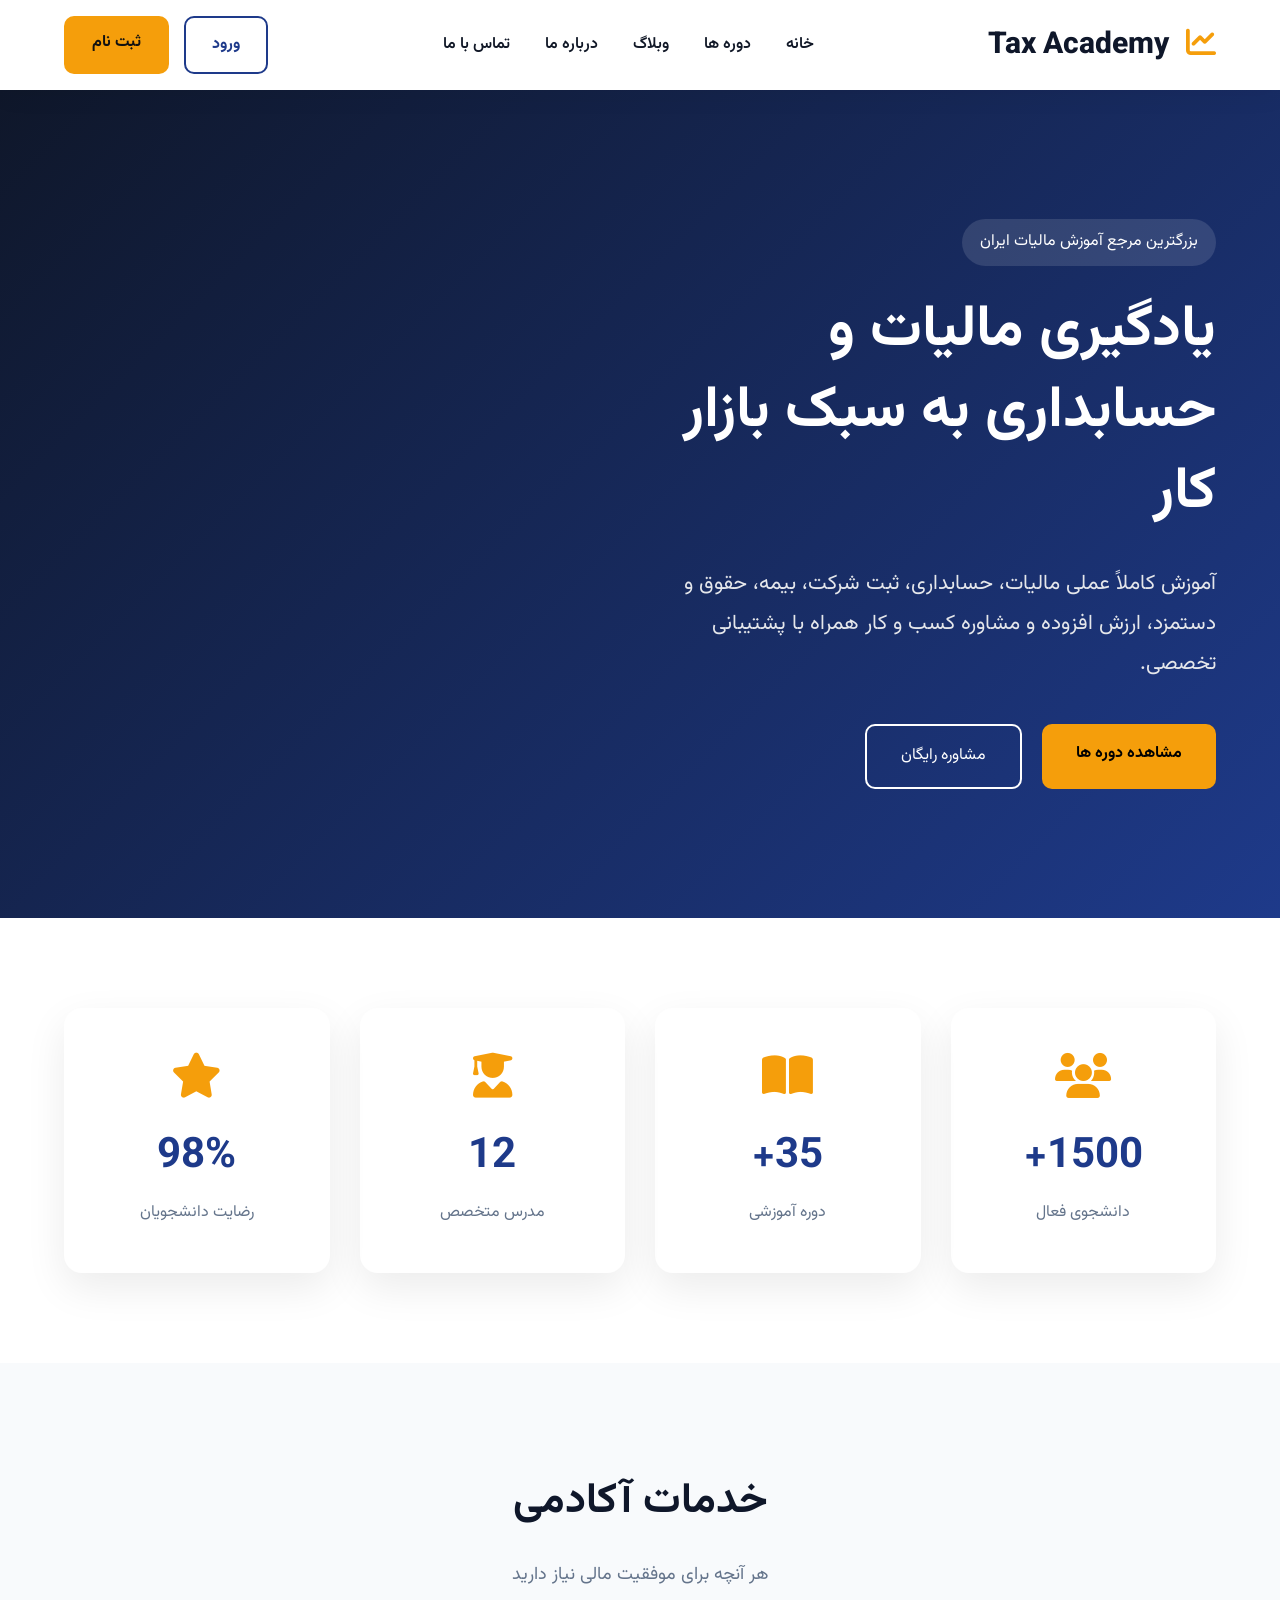
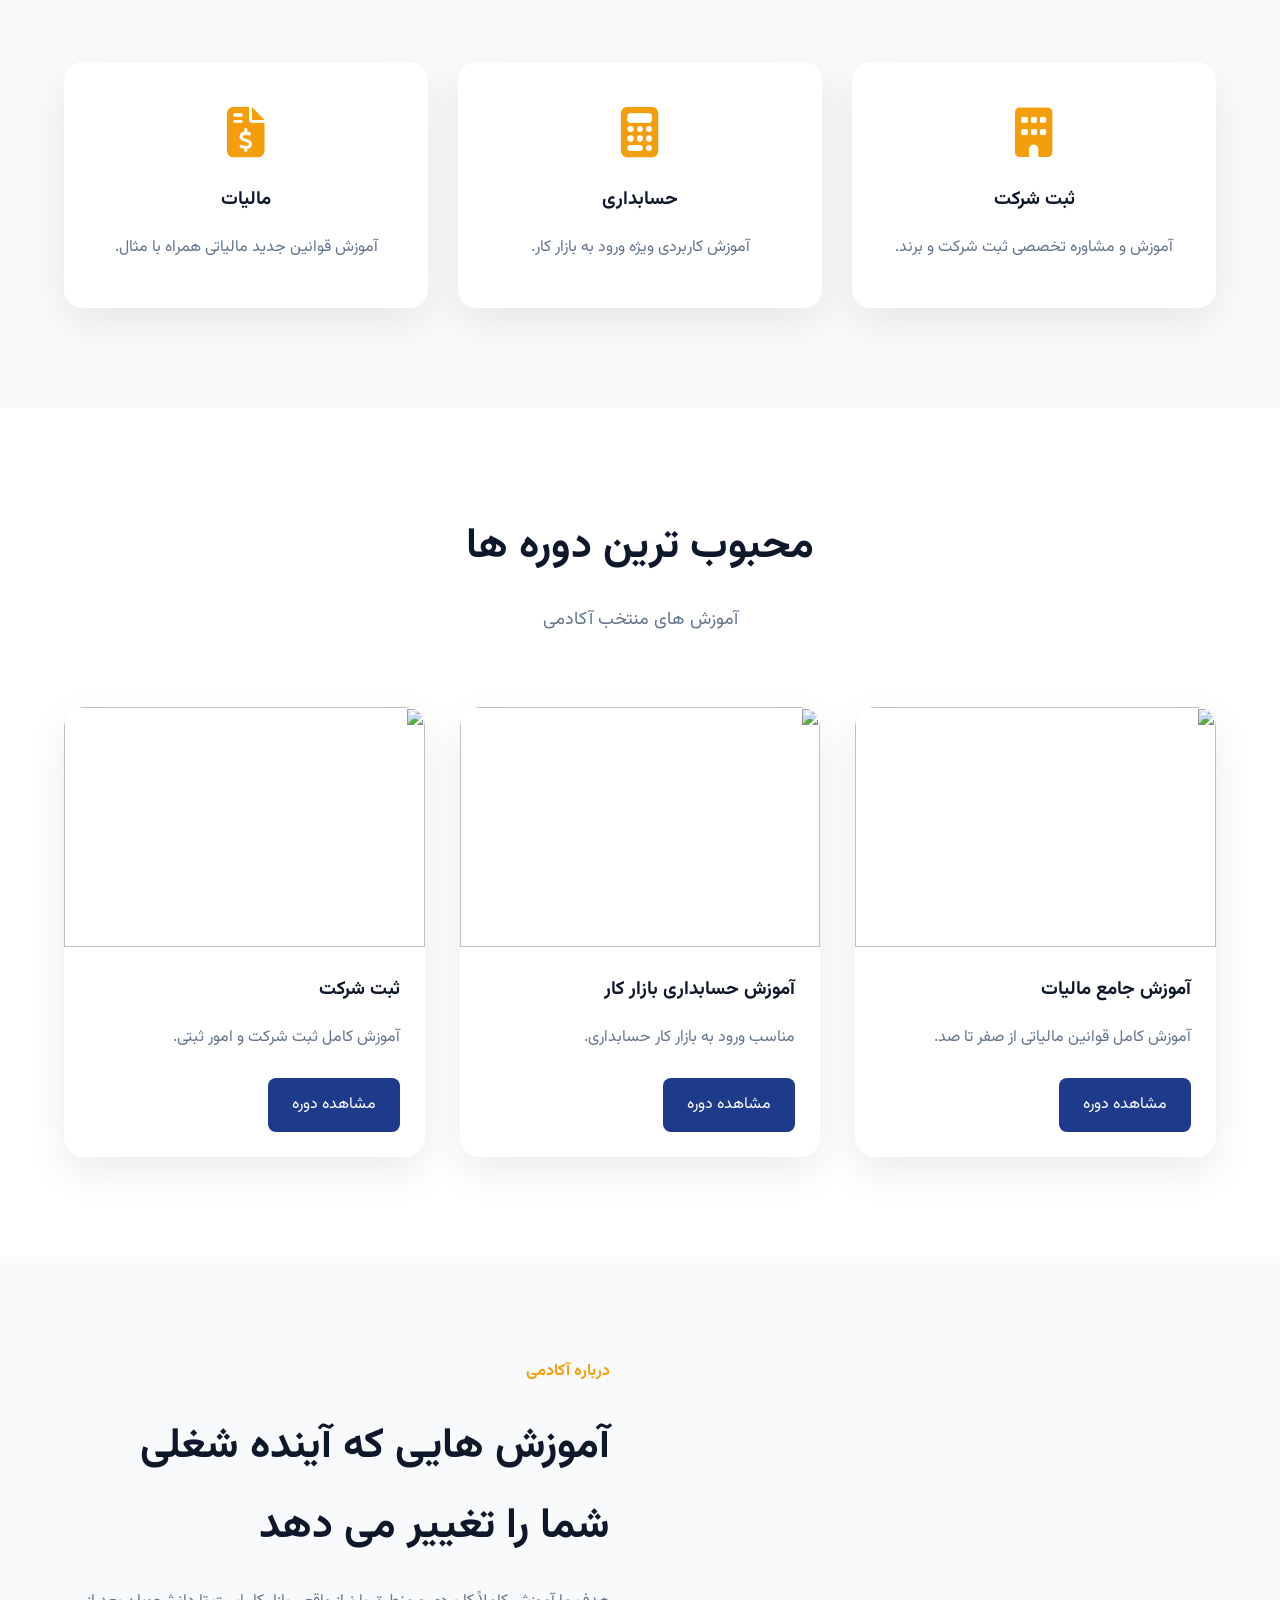
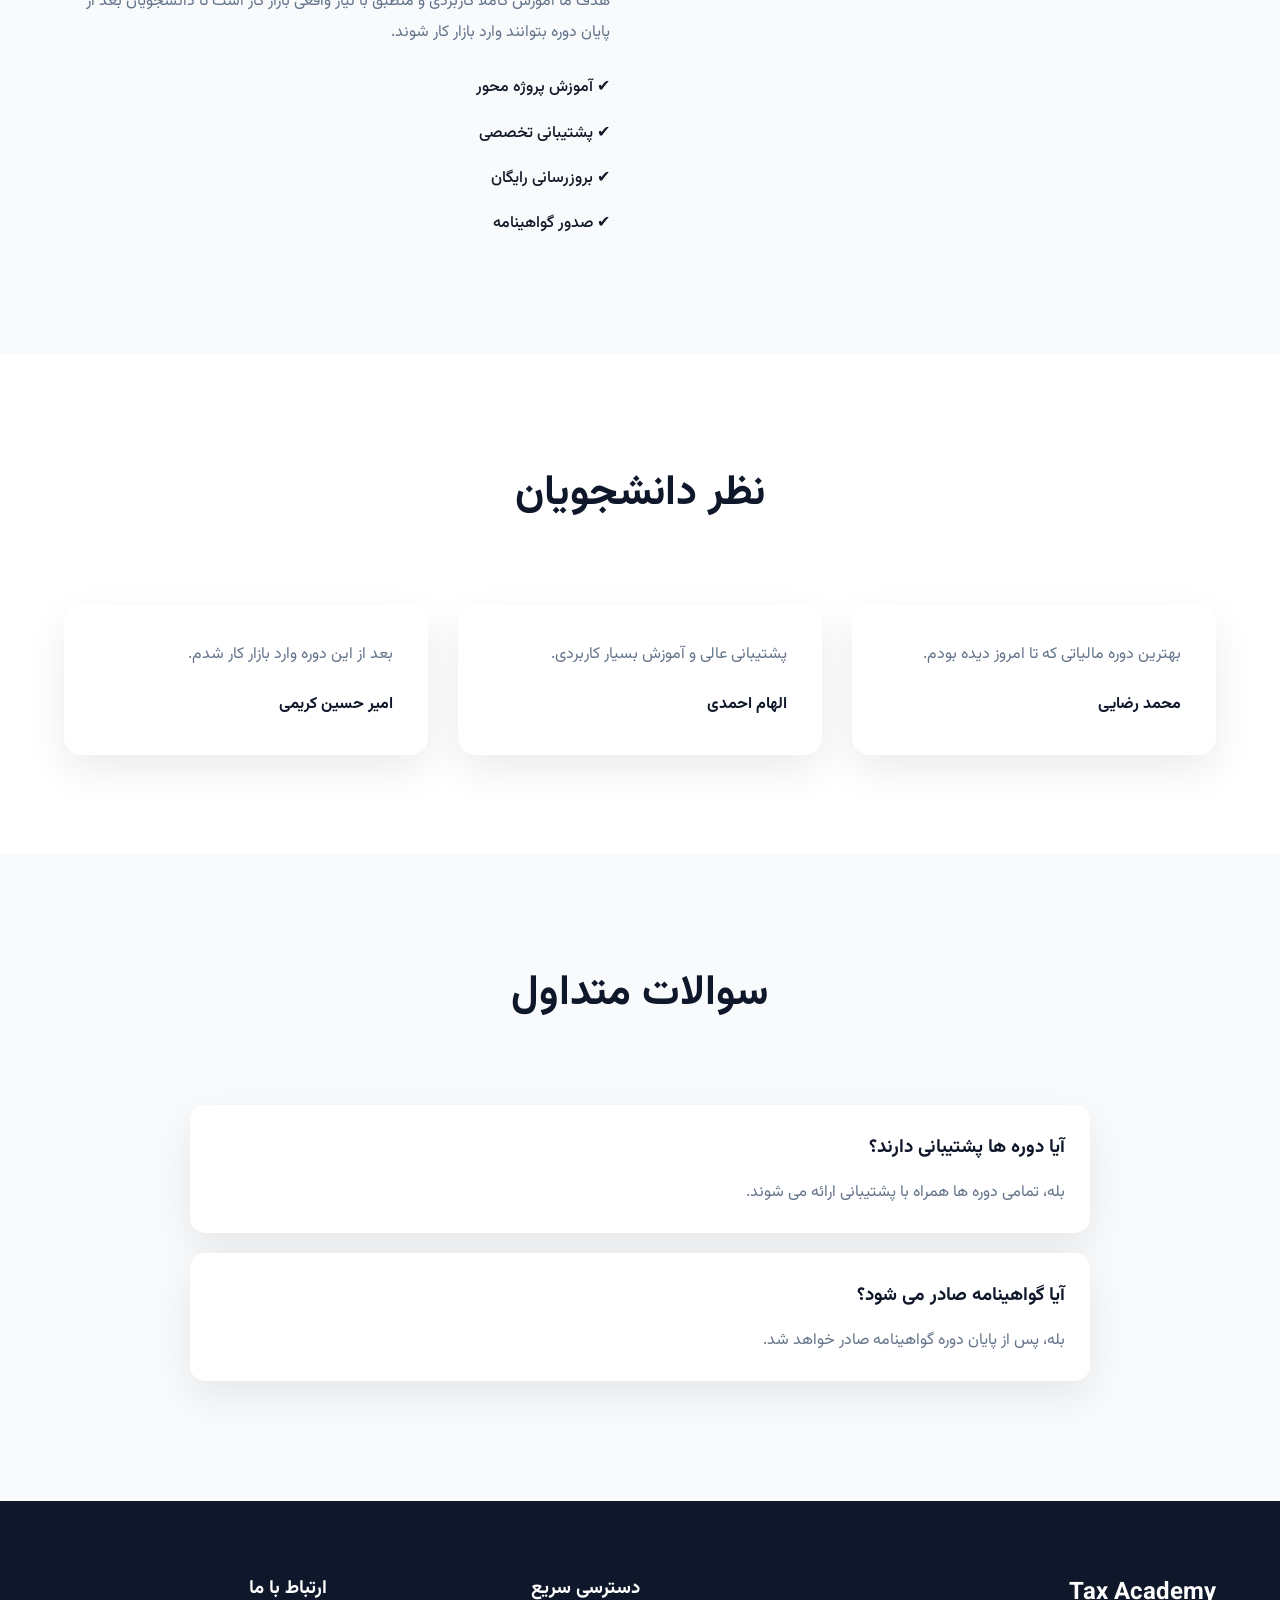
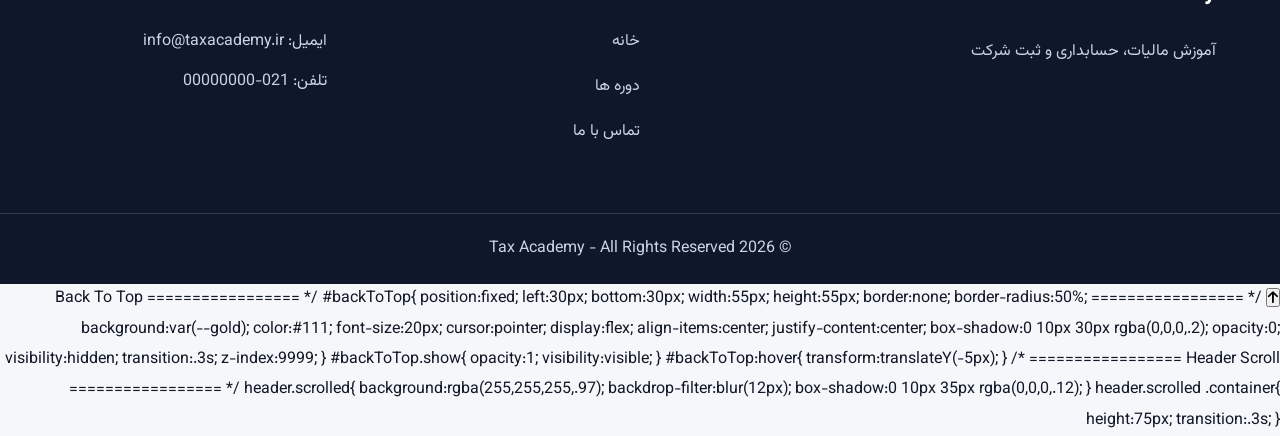
==== index.html @ fbb5fa34 "Version 1.0" ====
<!DOCTYPE html>
<html lang="fa" dir="rtl">

<head>

    <meta charset="UTF-8">
    <meta name="viewport" content="width=device-width, initial-scale=1.0">

    <title>Tax Academy | آکادمی مالیات و حسابداری</title>

    <meta name="description"
        content="آموزش مالیات، حسابداری، ثبت شرکت و مشاوره کسب و کار">

    <meta name="keywords"
        content="مالیات، حسابداری، آموزش مالیات، ثبت شرکت">

    <link rel="preconnect" href="https://fonts.googleapis.com">

    <link rel="preconnect" href="https://fonts.gstatic.com" crossorigin>

    <link href="https://fonts.googleapis.com/css2?family=Vazirmatn:wght@300;400;500;700;800&display=swap"
        rel="stylesheet">

    <link rel="stylesheet"
        href="https://cdnjs.cloudflare.com/ajax/libs/font-awesome/6.7.2/css/all.min.css">

    <link rel="stylesheet" href="assets/css/style.css">

    <link rel="stylesheet" href="assets/css/responsive.css">

</head>

<body>

    <!-- Header -->

    <header>

        <div class="container">

            <div class="logo">

                <h2>

                    <i class="fa-solid fa-chart-line"></i>

                    Tax Academy

                </h2>

            </div>

            <nav>

                <ul>

                    <li><a href="#">خانه</a></li>

                    <li><a href="courses.html">دوره ها</a></li>

                    <li><a href="#">وبلاگ</a></li>

                    <li><a href="about.html">درباره ما</a></li>

                    <li><a href="contact.html">تماس با ما</a></li>

                </ul>

            </nav>

            <div class="menu-toggle">
    <i class="fa-solid fa-bars"></i>
</div>

            <div class="header-buttons">

                <a href="login.html" class="login-btn">

                    ورود

                </a>

                <a href="register.html" class="register-btn">

                    ثبت نام

                </a>

            </div>

        </div>

    </header>

    <!-- Hero -->

    <section class="hero">

        <div class="container hero-container">

            <div class="hero-text">

                <span class="hero-tag">

                    بزرگترین مرجع آموزش مالیات ایران

                </span>

                <h1>

                    یادگیری مالیات و حسابداری
                    به سبک بازار کار

                </h1>

                <p>

                    آموزش کاملاً عملی مالیات،
                    حسابداری،
                    ثبت شرکت،
                    بیمه،
                    حقوق و دستمزد،
                    ارزش افزوده و مشاوره کسب و کار
                    همراه با پشتیبانی تخصصی.

                </p>

                <div class="hero-buttons">

                    <a href="courses.html" class="main-btn">

                        مشاهده دوره ها

                    </a>

                    <a href="#" class="second-btn">

                        مشاوره رایگان

                    </a>

                </div>

            </div>

            <div class="hero-image">

                <img src="assets/images/hero.png" alt="">

            </div>

        </div>

    </section>

    <!-- Statistics -->

    <section class="statistics">

        <div class="container">

            <div class="stat-box">

                <i class="fa-solid fa-users"></i>

                <h2>1500+</h2>

                <p>دانشجوی فعال</p>

            </div>

            <div class="stat-box">

                <i class="fa-solid fa-book-open"></i>

                <h2>35+</h2>

                <p>دوره آموزشی</p>

            </div>

            <div class="stat-box">

                <i class="fa-solid fa-user-graduate"></i>

                <h2>12</h2>

                <p>مدرس متخصص</p>

            </div>

            <div class="stat-box">

                <i class="fa-solid fa-star"></i>

                <h2>98%</h2>

                <p>رضایت دانشجویان</p>

            </div>

        </div>

    </section>

    <!-- Services -->

    <section class="services">

        <div class="container">

            <div class="section-title">

                <h2>

                    خدمات آکادمی

                </h2>

                <p>

                    هر آنچه برای موفقیت مالی نیاز دارید

                </p>

            </div>

            <div class="service-grid">

                <div class="service-card">

                    <i class="fa-solid fa-building"></i>

                    <h3>

                        ثبت شرکت

                    </h3>

                    <p>

                        آموزش و مشاوره تخصصی ثبت شرکت و برند.

                    </p>

                </div>

                <div class="service-card">

                    <i class="fa-solid fa-calculator"></i>

                    <h3>

                        حسابداری

                    </h3>

                    <p>

                        آموزش کاربردی ویژه ورود به بازار کار.

                    </p>

                </div>

                <div class="service-card">

                    <i class="fa-solid fa-file-invoice-dollar"></i>

                    <h3>

                        مالیات

                    </h3>

                    <p>

                        آموزش قوانین جدید مالیاتی همراه با مثال.

                    </p>

                </div>

            </div>

        </div>

    </section>
        <!-- Courses -->

    <section class="courses">

        <div class="container">

            <div class="section-title">

                <h2>

                    محبوب ترین دوره ها

                </h2>

                <p>

                    آموزش های منتخب آکادمی

                </p>

            </div>

            <div class="course-grid">

                <div class="course-card">

                    <img src="assets/images/course1.jpg" alt="">

                    <div class="course-content">

                        <h3>

                            آموزش جامع مالیات

                        </h3>

                        <p>

                            آموزش کامل قوانین مالیاتی از صفر تا صد.

                        </p>

                        <a href="courses.html">

                            مشاهده دوره

                        </a>

                    </div>

                </div>

                <div class="course-card">

                    <img src="assets/images/course2.jpg" alt="">

                    <div class="course-content">

                        <h3>

                            آموزش حسابداری بازار کار

                        </h3>

                        <p>

                            مناسب ورود به بازار کار حسابداری.

                        </p>

                        <a href="courses.html">

                            مشاهده دوره

                        </a>

                    </div>

                </div>

                <div class="course-card">

                    <img src="assets/images/course3.jpg" alt="">

                    <div class="course-content">

                        <h3>

                            ثبت شرکت

                        </h3>

                        <p>

                            آموزش کامل ثبت شرکت و امور ثبتی.

                        </p>

                        <a href="courses.html">

                            مشاهده دوره

                        </a>

                    </div>

                </div>

            </div>

        </div>

    </section>





    <!-- About -->

    <section class="about">

        <div class="container about-container">

            <div class="about-image">

                <img src="assets/images/about.png" alt="">

            </div>

            <div class="about-text">

                <span>

                    درباره آکادمی

                </span>

                <h2>

                    آموزش هایی که آینده شغلی شما را تغییر می دهد

                </h2>

                <p>

                    هدف ما آموزش کاملاً کاربردی و منطبق با نیاز واقعی
                    بازار کار است تا دانشجویان بعد از پایان دوره
                    بتوانند وارد بازار کار شوند.

                </p>

                <ul>

                    <li>✔ آموزش پروژه محور</li>

                    <li>✔ پشتیبانی تخصصی</li>

                    <li>✔ بروزرسانی رایگان</li>

                    <li>✔ صدور گواهینامه</li>

                </ul>

            </div>

        </div>

    </section>





    <!-- Comments -->

    <section class="comments">

        <div class="container">

            <div class="section-title">

                <h2>

                    نظر دانشجویان

                </h2>

            </div>

            <div class="comment-grid">

                <div class="comment-card">

                    <p>

                        بهترین دوره مالیاتی که تا امروز دیده بودم.

                    </p>

                    <h4>

                        محمد رضایی

                    </h4>

                </div>

                <div class="comment-card">

                    <p>

                        پشتیبانی عالی و آموزش بسیار کاربردی.

                    </p>

                    <h4>

                        الهام احمدی

                    </h4>

                </div>

                <div class="comment-card">

                    <p>

                        بعد از این دوره وارد بازار کار شدم.

                    </p>

                    <h4>

                        امیر حسین کریمی

                    </h4>

                </div>

            </div>

        </div>

    </section>





    <!-- FAQ -->

    <section class="faq">

        <div class="container">

            <div class="section-title">

                <h2>

                    سوالات متداول

                </h2>

            </div>

            <div class="faq-box">

                <div class="faq-item">

                    <h3>

                        آیا دوره ها پشتیبانی دارند؟

                    </h3>

                    <p>

                        بله، تمامی دوره ها همراه با پشتیبانی ارائه می شوند.

                    </p>

                </div>

                <div class="faq-item">

                    <h3>

                        آیا گواهینامه صادر می شود؟

                    </h3>

                    <p>

                        بله، پس از پایان دوره گواهینامه صادر خواهد شد.

                    </p>

                </div>

            </div>

        </div>

    </section>





    <!-- Footer -->

    <footer>

        <div class="container footer-container">

            <div>

                <h2>

                    Tax Academy

                </h2>

                <p>

                    آموزش مالیات، حسابداری و ثبت شرکت

                </p>

            </div>

            <div>

                <h3>

                    دسترسی سریع

                </h3>

                <ul>

                    <li><a href="#">خانه</a></li>

                    <li><a href="#">دوره ها</a></li>

                    <li><a href="#">تماس با ما</a></li>

                </ul>

            </div>

            <div>

                <h3>

                    ارتباط با ما

                </h3>

                <p>

                    ایمیل:

                    info@taxacademy.ir

                </p>

                <p>

                    تلفن:

                    021-00000000

                </p>

            </div>

        </div>

        <div class="copyright">

            © 2026 Tax Academy - All Rights Reserved

        </div>

    </footer>
<button id="backToTop">
    <i class="fa-solid fa-arrow-up"></i>
</button>
    <script src="assets/js/app.js"></script>

</body>

</html>
/* ================= Back To Top ================= */

#backToTop{

    position:fixed;

    left:30px;

    bottom:30px;

    width:55px;

    height:55px;

    border:none;

    border-radius:50%;

    background:var(--gold);

    color:#111;

    font-size:20px;

    cursor:pointer;

    display:flex;

    align-items:center;

    justify-content:center;

    box-shadow:0 10px 30px rgba(0,0,0,.2);

    opacity:0;

    visibility:hidden;

    transition:.3s;

    z-index:9999;

}

#backToTop.show{

    opacity:1;

    visibility:visible;

}

#backToTop:hover{

    transform:translateY(-5px);

}
/* ================= Header Scroll ================= */

header.scrolled{

    background:rgba(255,255,255,.97);

    backdrop-filter:blur(12px);

    box-shadow:0 10px 35px rgba(0,0,0,.12);

}

header.scrolled .container{

    height:75px;

    transition:.3s;

}
---- assets/css/style.css ----
/* ===================================
   Tax Academy
   Version 1.0
=================================== */

*{
    margin:0;
    padding:0;
    box-sizing:border-box;
}

:root{

    --primary:#0F172A;
    --secondary:#1E3A8A;
    --gold:#F59E0B;
    --light:#F8FAFC;
    --gray:#64748B;
    --dark:#111827;
    --white:#ffffff;

    --shadow:0 15px 40px rgba(0,0,0,.08);

    --radius:15px;

    --transition:.35s;

}

html{

    scroll-behavior:smooth;

}

body{

    font-family:'Vazirmatn',sans-serif;

    background:#F5F7FA;

    color:var(--dark);

    line-height:1.9;

}

img{

    max-width:100%;

    display:block;

}

a{

    text-decoration:none;

}

ul{

    list-style:none;

}

.container{

    width:90%;

    max-width:1250px;

    margin:auto;

}

/* ================= Header ================= */

header{

    background:white;

    position:sticky;

    top:0;

    z-index:999;

    box-shadow:0 5px 25px rgba(0,0,0,.05);

}

header .container{

    display:flex;

    justify-content:space-between;

    align-items:center;

    height:90px;

}

.logo h2{

    color:var(--primary);

    font-size:30px;

    font-weight:800;

}

.logo i{

    color:var(--gold);

    margin-left:10px;

}

nav ul{

    display:flex;

    gap:35px;

}

nav a{

    color:var(--dark);

    font-weight:600;

    transition:var(--transition);

}

nav a:hover{

    color:var(--gold);

}

.header-buttons{

    display:flex;

    gap:15px;

}

.login-btn{

    padding:12px 26px;

    border:2px solid var(--secondary);

    border-radius:10px;

    color:var(--secondary);

    font-weight:bold;

    transition:var(--transition);

}

.login-btn:hover{

    background:var(--secondary);

    color:white;

}

.register-btn{

    padding:12px 28px;

    border-radius:10px;

    background:var(--gold);

    color:#111;

    font-weight:bold;

    transition:var(--transition);

}

.register-btn:hover{

    transform:translateY(-3px);

}

/* ================= Hero ================= */

.hero{

    background:linear-gradient(135deg,#0F172A,#1E3A8A);

    color:white;

    min-height:92vh;

    display:flex;

    align-items:center;

}

.hero-container{

    display:grid;

    grid-template-columns:1fr 1fr;

    align-items:center;

    gap:70px;

}

.hero-tag{

    display:inline-block;

    background:rgba(255,255,255,.12);

    padding:8px 18px;

    border-radius:50px;

    margin-bottom:25px;

}

.hero h1{

    font-size:58px;

    line-height:1.4;

    margin-bottom:30px;

}

.hero p{

    font-size:21px;

    color:#e5e7eb;

    margin-bottom:40px;

}

.hero-buttons{

    display:flex;

    gap:20px;

}

.main-btn{

    background:var(--gold);

    color:black;

    padding:15px 34px;

    border-radius:10px;

    font-weight:bold;

    transition:var(--transition);

}

.main-btn:hover{

    transform:translateY(-5px);

}

.second-btn{

    border:2px solid white;

    color:white;

    padding:15px 34px;

    border-radius:10px;

    transition:var(--transition);

}

.second-btn:hover{

    background:white;

    color:black;

}

.hero-image img{

    width:100%;

    animation:float 5s infinite ease-in-out;

}

@keyframes float{

    0%{transform:translateY(0);}

    50%{transform:translateY(-15px);}

    100%{transform:translateY(0);}

}

/* ================= Statistics ================= */

.statistics{

    padding:90px 0;

    background:white;

}

.statistics .container{

    display:grid;

    grid-template-columns:repeat(4,1fr);

    gap:30px;

}

.stat-box{

    background:#fff;

    border-radius:18px;

    box-shadow:var(--shadow);

    text-align:center;

    padding:45px 20px;

    transition:var(--transition);

}

.stat-box:hover{

    transform:translateY(-10px);

}

.stat-box i{

    font-size:45px;

    color:var(--gold);

    margin-bottom:20px;

}

.stat-box h2{

    font-size:42px;

    color:var(--secondary);

}

.stat-box p{

    color:var(--gray);

}
/* ================= Services ================= */

.services{

    padding:100px 0;

    background:#f8fafc;

}

.section-title{

    text-align:center;

    margin-bottom:70px;

}

.section-title h2{

    font-size:42px;

    color:var(--primary);

    margin-bottom:15px;

}

.section-title p{

    color:var(--gray);

    font-size:18px;

}

.service-grid{

    display:grid;

    grid-template-columns:repeat(3,1fr);

    gap:30px;

}

.service-card{

    background:white;

    border-radius:18px;

    box-shadow:var(--shadow);

    padding:45px 30px;

    text-align:center;

    transition:var(--transition);

}

.service-card:hover{

    transform:translateY(-10px);

}

.service-card i{

    font-size:50px;

    color:var(--gold);

    margin-bottom:25px;

}

.service-card h3{

    margin-bottom:15px;

    color:var(--primary);

}

.service-card p{

    color:var(--gray);

}

/* ================= Courses ================= */

.courses{

    padding:100px 0;

    background:white;

}

.course-grid{

    display:grid;

    grid-template-columns:repeat(3,1fr);

    gap:35px;

}

.course-card{

    background:white;

    border-radius:20px;

    overflow:hidden;

    box-shadow:var(--shadow);

    transition:var(--transition);

}

.course-card:hover{

    transform:translateY(-12px);

}

.course-card img{

    width:100%;

    height:240px;

    object-fit:cover;

}

.course-content{

    padding:25px;

}

.course-content h3{

    margin-bottom:15px;

    color:var(--primary);

}

.course-content p{

    color:var(--gray);

    margin-bottom:25px;

}

.course-content a{

    display:inline-block;

    background:var(--secondary);

    color:white;

    padding:12px 24px;

    border-radius:8px;

    transition:var(--transition);

}

.course-content a:hover{

    background:var(--gold);

    color:black;

}

/* ================= About ================= */

.about{

    padding:100px 0;

    background:#f8fafc;

}

.about-container{

    display:grid;

    grid-template-columns:1fr 1fr;

    gap:60px;

    align-items:center;

}

.about-text span{

    color:var(--gold);

    font-weight:bold;

}

.about-text h2{

    font-size:42px;

    margin:20px 0;

    color:var(--primary);

}

.about-text p{

    color:var(--gray);

    margin-bottom:25px;

}

.about-text ul li{

    margin-bottom:15px;

    font-weight:500;

}/* ================= Comments ================= */

.comments{

    padding:100px 0;

    background:white;

}

.comment-grid{

    display:grid;

    grid-template-columns:repeat(3,1fr);

    gap:30px;

}

.comment-card{

    background:#fff;

    padding:35px;

    border-radius:18px;

    box-shadow:var(--shadow);

    transition:var(--transition);

}

.comment-card:hover{

    transform:translateY(-10px);

}

.comment-card p{

    color:var(--gray);

    margin-bottom:20px;

}

.comment-card h4{

    color:var(--primary);

}

/* ================= FAQ ================= */

.faq{

    padding:100px 0;

    background:#F8FAFC;

}

.faq-box{

    max-width:900px;

    margin:auto;

}

.faq-item{

    background:white;

    margin-bottom:20px;

    padding:25px;

    border-radius:15px;

    box-shadow:var(--shadow);

}

.faq-item h3{

    color:var(--primary);

    margin-bottom:12px;

}

.faq-item p{

    color:var(--gray);

}

/* ================= Footer ================= */

footer{

    background:var(--primary);

    color:white;

    padding-top:70px;

}

.footer-container{

    display:grid;

    grid-template-columns:2fr 1fr 1fr;

    gap:50px;

    padding-bottom:50px;

}

.footer-container h2{

    margin-bottom:20px;

}

.footer-container h3{

    margin-bottom:20px;

}

.footer-container p{

    color:#cbd5e1;

    margin-bottom:10px;

}

.footer-container ul li{

    margin-bottom:15px;

}

.footer-container a{

    color:#cbd5e1;

    transition:var(--transition);

}

.footer-container a:hover{

    color:var(--gold);

}

.copyright{

    border-top:1px solid rgba(255,255,255,.15);

    text-align:center;

    padding:20px 0;

    color:#cbd5e1;

}

/* ================= General Hover ================= */

.service-card,
.course-card,
.comment-card,
.stat-box{

    cursor:pointer;

}

/* ================= Scrollbar ================= */

::-webkit-scrollbar{

    width:10px;

}

::-webkit-scrollbar-thumb{

    background:var(--gold);

    border-radius:50px;

}

::-webkit-scrollbar-track{

    background:#eee;

}

/* ================= Selection ================= */

::selection{

    background:var(--gold);

    color:black;

}
/* Animation */

.hidden{

    opacity:0;

    transform:translateY(40px);

    transition:.8s;

}

.show{

    opacity:1;

    transform:translateY(0);

}
/* ================= Contact ================= */

.contact{

    padding:100px 0;

    background:#ffffff;

}

.contact-wrapper{

    display:grid;

    grid-template-columns:1fr 2fr;

    gap:40px;

    align-items:start;

}

.contact-info{

    background:var(--primary);

    color:white;

    padding:35px;

    border-radius:20px;

}

.contact-info h3{

    margin-bottom:25px;

    font-size:28px;

}

.contact-info p{

    margin-bottom:20px;

}

.contact-info i{

    color:var(--gold);

    margin-left:10px;

}

.contact-form{

    background:white;

    padding:35px;

    border-radius:20px;

    box-shadow:var(--shadow);

}

.contact-form form{

    display:flex;

    flex-direction:column;

    gap:18px;

}

.contact-form input,
.contact-form textarea{

    width:100%;

    padding:16px;

    border:1px solid #d1d5db;

    border-radius:10px;

    font-family:'Vazirmatn',sans-serif;

    font-size:16px;

    outline:none;

    transition:.3s;

}

.contact-form input:focus,
.contact-form textarea:focus{

    border-color:var(--secondary);

}

.contact-form button{

    border:none;

    cursor:pointer;

}
/* ================= Mobile Menu ================= */

.menu-toggle{

    display:none;

    font-size:28px;

    cursor:pointer;

    color:var(--primary);

}

@media(max-width:992px){

.menu-toggle{

    display:block;

}

nav{

    display:none;

    width:100%;

}

nav.active{

    display:block;

    margin-top:20px;

}

nav ul{

    flex-direction:column;

    text-align:center;

    gap:20px;

}

.header-buttons{

    display:none;

}

}
---- assets/css/responsive.css ----
/* ===================================
   Responsive Design
=================================== */

/* ---------- لپ‌تاپ ---------- */

@media (max-width:1200px){

.container{

    width:95%;

}

.hero h1{

    font-size:48px;

}

.hero-container{

    gap:40px;

}

}

/* ---------- تبلت ---------- */

@media (max-width:992px){

header .container{

    flex-direction:column;

    height:auto;

    padding:20px 0;

}

nav ul{

    margin:20px 0;

    flex-wrap:wrap;

    justify-content:center;

}

.header-buttons{

    margin-top:15px;

}

.hero{

    min-height:auto;

    padding:80px 0;

}

.hero-container{

    grid-template-columns:1fr;

    text-align:center;

}

.hero-buttons{

    justify-content:center;

}

.hero h1{

    font-size:42px;

}

.statistics .container{

    grid-template-columns:repeat(2,1fr);

}

.service-grid{

    grid-template-columns:repeat(2,1fr);

}

.course-grid{

    grid-template-columns:repeat(2,1fr);

}

.about-container{

    grid-template-columns:1fr;

}

.comment-grid{

    grid-template-columns:1fr;

}

.footer-container{

    grid-template-columns:1fr;

    text-align:center;

}

}
/* ---------- موبایل ---------- */

@media (max-width:768px){

.logo h2{

    font-size:24px;

}

nav ul{

    flex-direction:column;

    gap:15px;

}

.hero h1{

    font-size:34px;

}

.hero p{

    font-size:18px;

}

.hero-buttons{

    flex-direction:column;

    align-items:center;

}

.main-btn,
.second-btn{

    width:220px;

    text-align:center;

}

.statistics .container{

    grid-template-columns:1fr;

}

.service-grid{

    grid-template-columns:1fr;

}

.course-grid{

    grid-template-columns:1fr;

}

.section-title h2{

    font-size:34px;

}

.about-text h2{

    font-size:34px;

}

.hero-image{

    margin-top:40px;

}

}

/* ---------- موبایل کوچک ---------- */

@media (max-width:480px){

body{

    font-size:15px;

}

.hero{

    padding:60px 0;

}

.hero h1{

    font-size:28px;

}

.hero p{

    font-size:16px;

}

.section-title h2{

    font-size:28px;

}

.stat-box h2{

    font-size:34px;

}

.course-card img{

    height:190px;

}

.footer-container{

    gap:30px;

}

}
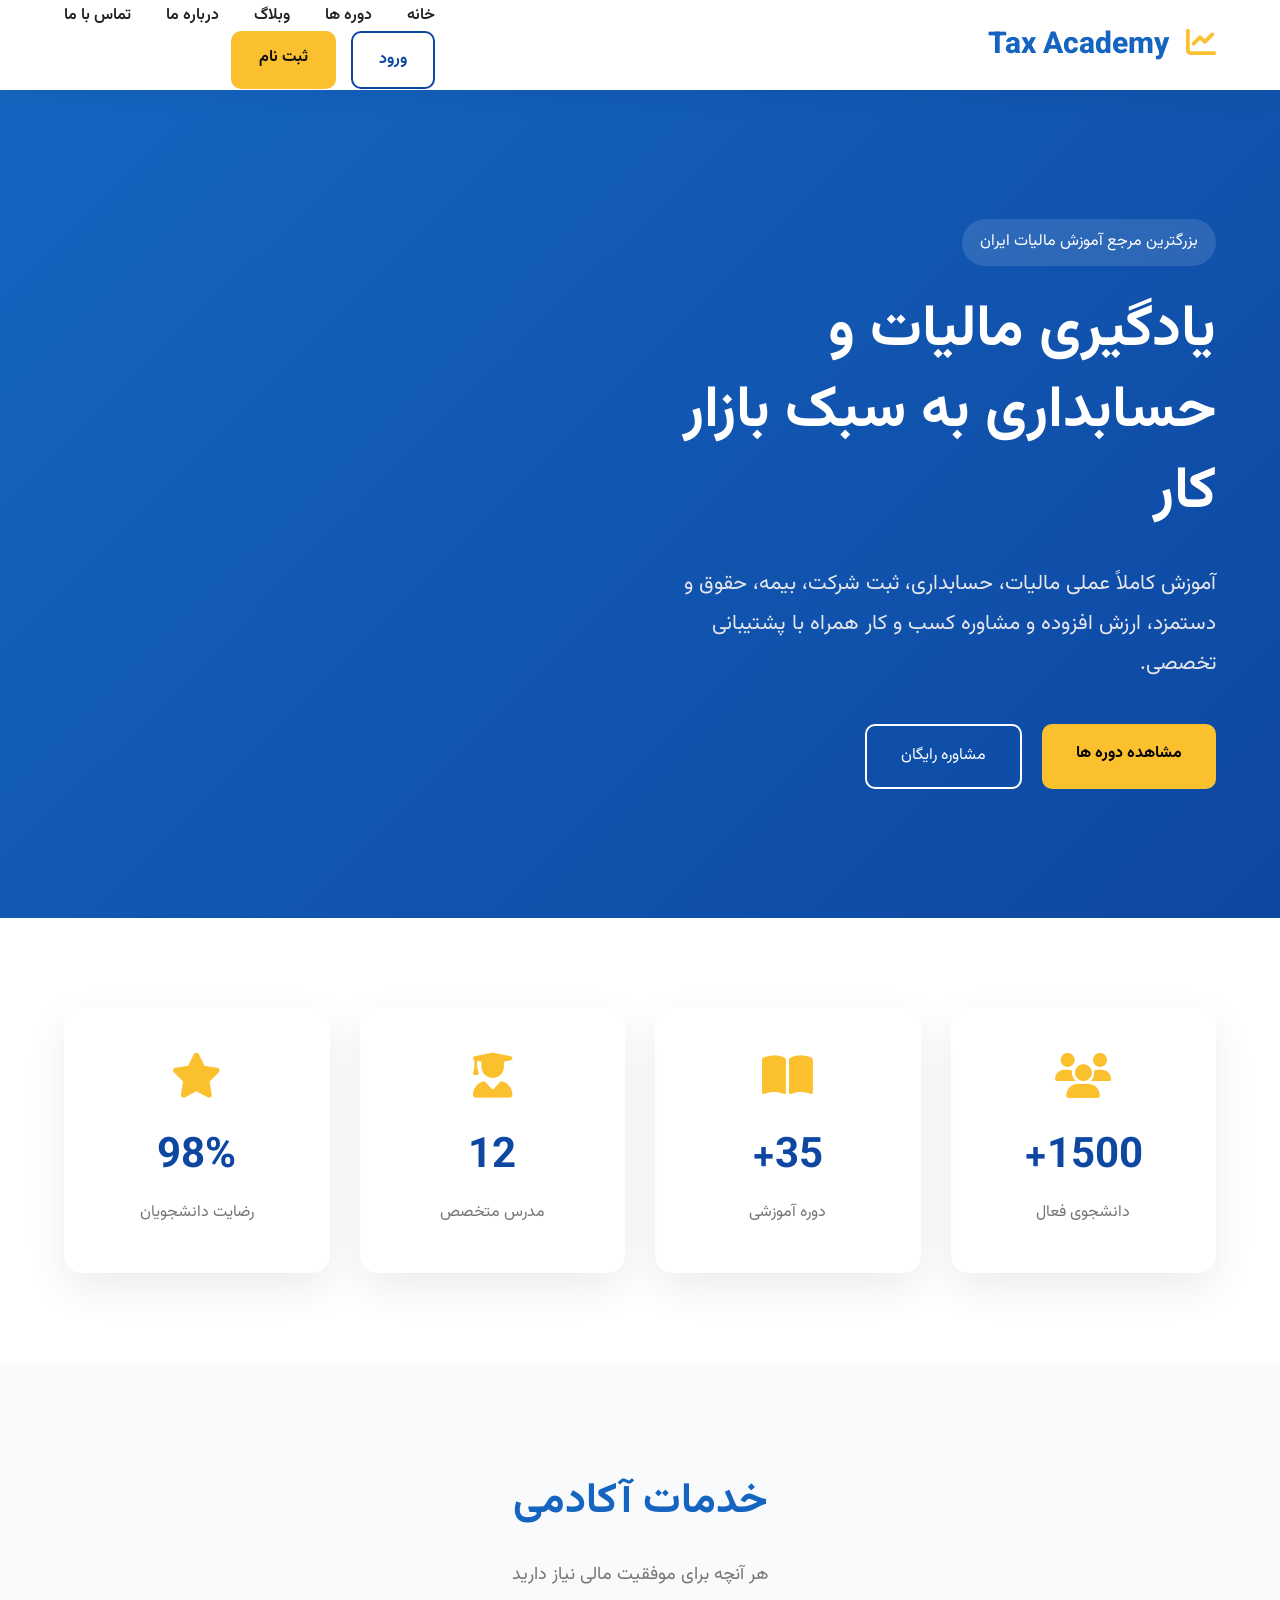
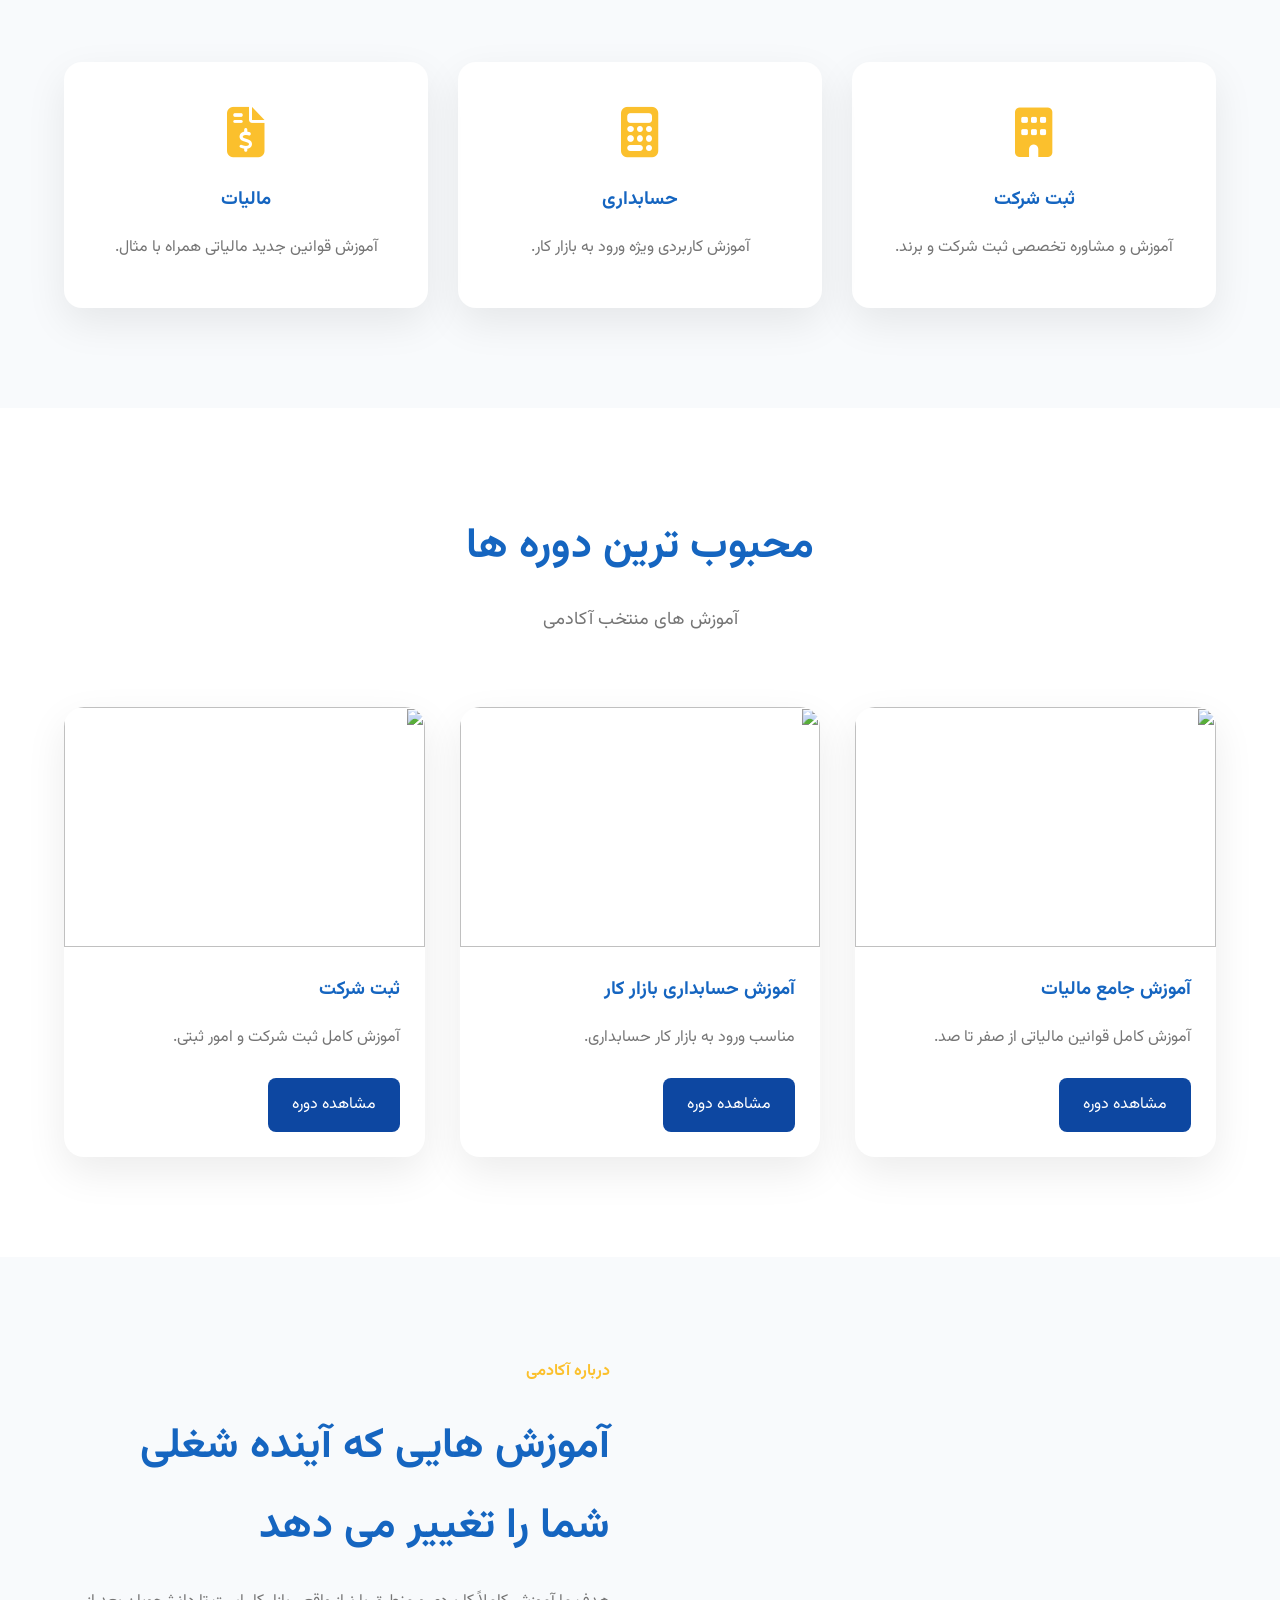
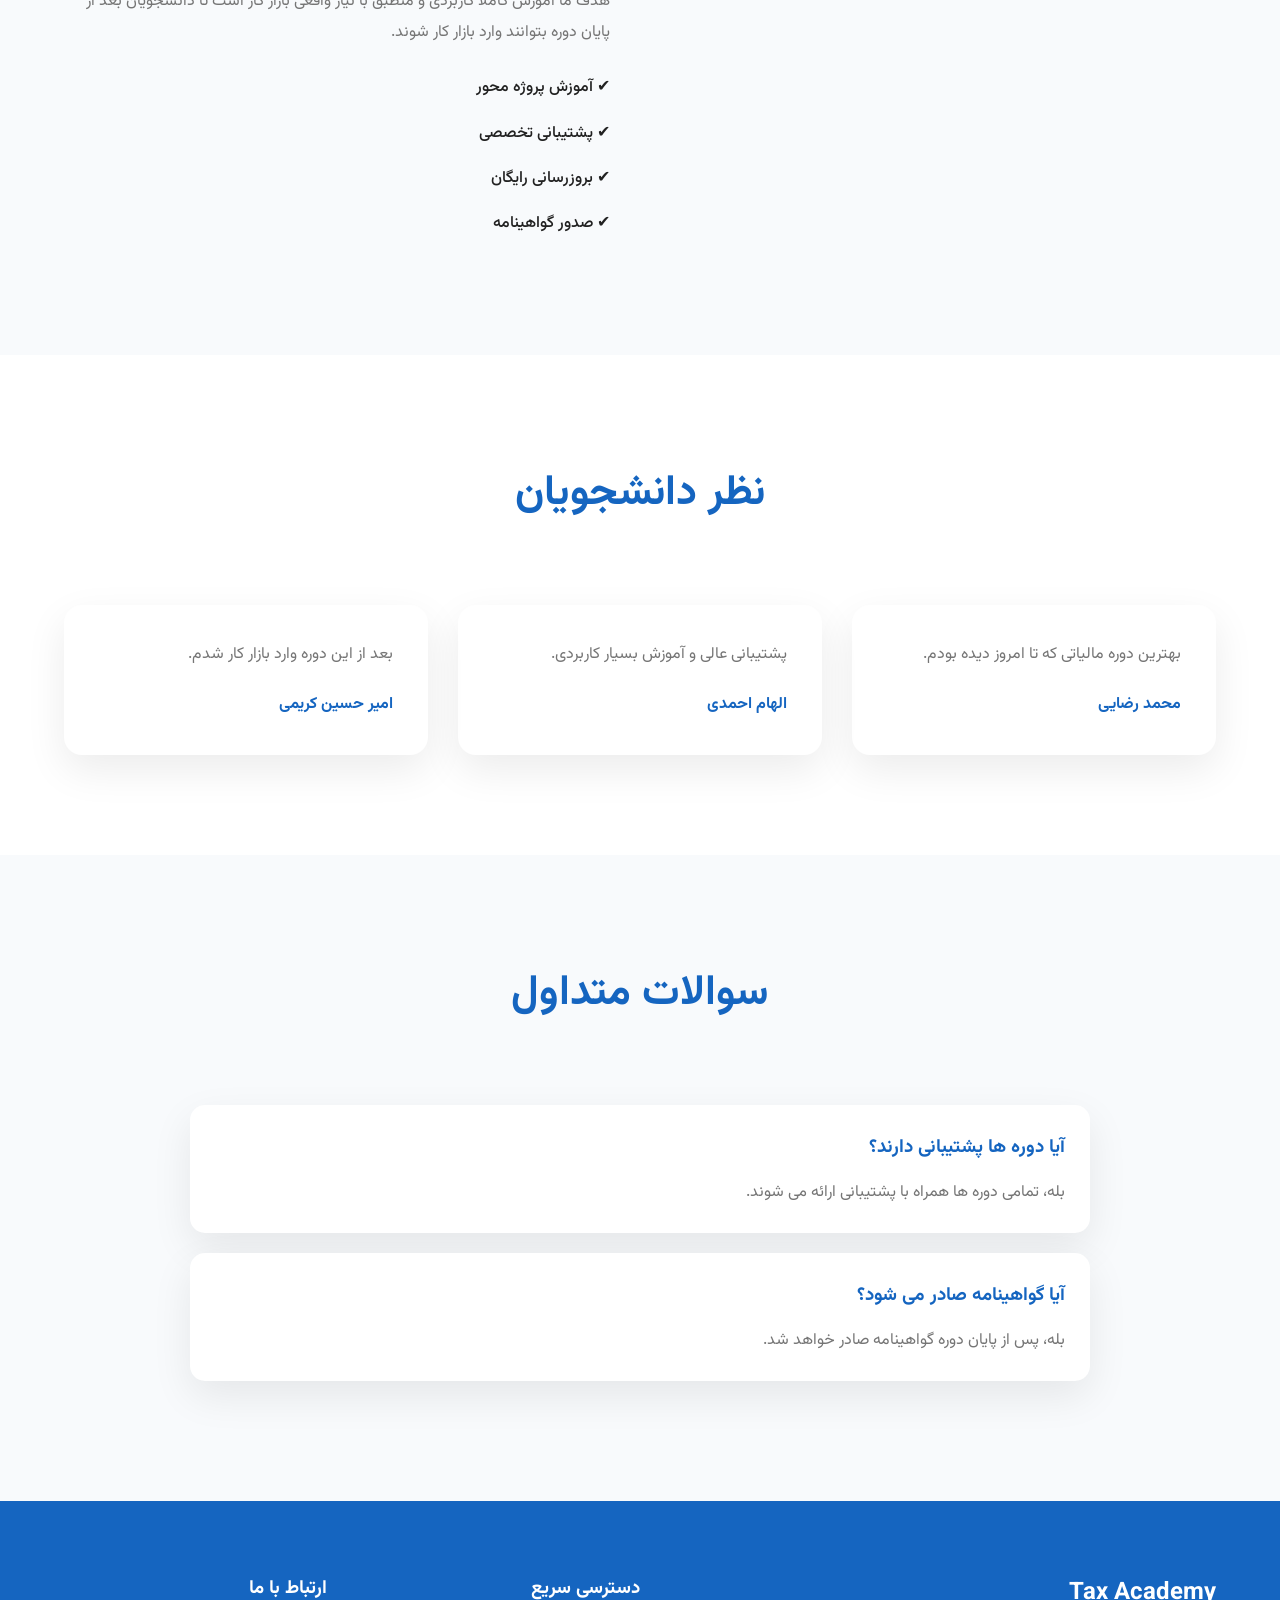
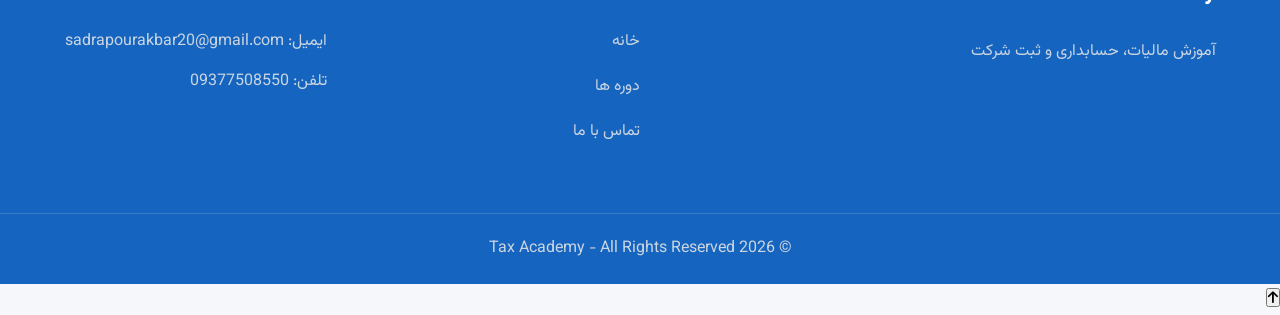
==== commit 925c4366: "Fix mobile menu and add variables file" ====
--- a/index.html
+++ b/index.html
@@ -22,7 +22,9 @@
         rel="stylesheet">
 
     <link rel="stylesheet"
-        href="https://cdnjs.cloudflare.com/ajax/libs/font-awesome/6.7.2/css/all.min.css">
+       href="https://cdnjs.cloudflare.com/ajax/libs/font-awesome/6.7.2/css/all.min.css">
+
+    <link rel="stylesheet" href="assets/css/variables.css">
 
     <link rel="stylesheet" href="assets/css/style.css">
 
@@ -50,43 +52,35 @@
 
             </div>
 
-            <nav>
-
-                <ul>
-
-                    <li><a href="#">خانه</a></li>
-
-                    <li><a href="courses.html">دوره ها</a></li>
-
-                    <li><a href="#">وبلاگ</a></li>
-
-                    <li><a href="about.html">درباره ما</a></li>
-
-                    <li><a href="contact.html">تماس با ما</a></li>
-
-                </ul>
-
-            </nav>
+           <div class="menu-toggle">
+    <i class="fa-solid fa-bars"></i>
+</div>
+
+<nav>
+
+    <ul>
+
+        <li><a href="#">خانه</a></li>
+        <li><a href="courses.html">دوره ها</a></li>
+        <li><a href="#">وبلاگ</a></li>
+        <li><a href="about.html">درباره ما</a></li>
+        <li><a href="contact.html">تماس با ما</a></li>
+
+    </ul>
+
+    <div class="header-buttons">
+
+        <a href="login.html" class="login-btn">ورود</a>
+
+        <a href="register.html" class="register-btn">ثبت نام</a>
+
+    </div>
+
+</nav>
 
             <div class="menu-toggle">
     <i class="fa-solid fa-bars"></i>
 </div>
-
-            <div class="header-buttons">
-
-                <a href="login.html" class="login-btn">
-
-                    ورود
-
-                </a>
-
-                <a href="register.html" class="register-btn">
-
-                    ثبت نام
-
-                </a>
-
-            </div>
 
         </div>
 
@@ -650,7 +644,7 @@
 
                     ایمیل:
 
-                    info@taxacademy.ir
+                    sadrapourakbar20@gmail.com
 
                 </p>
 
@@ -658,7 +652,7 @@
 
                     تلفن:
 
-                    021-00000000
+                    09377508550
 
                 </p>
 
@@ -680,80 +674,4 @@
 
 </body>
 
-</html>
-/* ================= Back To Top ================= */
-
-#backToTop{
-
-    position:fixed;
-
-    left:30px;
-
-    bottom:30px;
-
-    width:55px;
-
-    height:55px;
-
-    border:none;
-
-    border-radius:50%;
-
-    background:var(--gold);
-
-    color:#111;
-
-    font-size:20px;
-
-    cursor:pointer;
-
-    display:flex;
-
-    align-items:center;
-
-    justify-content:center;
-
-    box-shadow:0 10px 30px rgba(0,0,0,.2);
-
-    opacity:0;
-
-    visibility:hidden;
-
-    transition:.3s;
-
-    z-index:9999;
-
-}
-
-#backToTop.show{
-
-    opacity:1;
-
-    visibility:visible;
-
-}
-
-#backToTop:hover{
-
-    transform:translateY(-5px);
-
-}
-/* ================= Header Scroll ================= */
-
-header.scrolled{
-
-    background:rgba(255,255,255,.97);
-
-    backdrop-filter:blur(12px);
-
-    box-shadow:0 10px 35px rgba(0,0,0,.12);
-
-}
-
-header.scrolled .container{
-
-    height:75px;
-
-    transition:.3s;
-
-}+</html>
--- a/assets/css/variables.css
+++ b/assets/css/variables.css
@@ -0,0 +1,23 @@
+/* =========================
+   Tax Academy Theme
+========================= */
+
+:root{
+
+    --primary:#1565C0;
+    --secondary:#0D47A1;
+
+    --gold:#FBC02D;
+    --gold-light:#FFD54F;
+
+    --background:#F5F7FA;
+    --white:#FFFFFF;
+    --text:#212121;
+    --gray:#757575;
+    --border:#E5E7EB;
+
+    --shadow:0 15px 40px rgba(0,0,0,.08);
+    --radius:15px;
+    --transition:.35s ease;
+
+}
--- a/assets/css/style.css
+++ b/assets/css/style.css
@@ -9,23 +9,7 @@
     box-sizing:border-box;
 }
 
-:root{
-
-    --primary:#0F172A;
-    --secondary:#1E3A8A;
-    --gold:#F59E0B;
-    --light:#F8FAFC;
-    --gray:#64748B;
-    --dark:#111827;
-    --white:#ffffff;
-
-    --shadow:0 15px 40px rgba(0,0,0,.08);
-
-    --radius:15px;
-
-    --transition:.35s;
-
-}
+
 
 html{
 
@@ -37,131 +21,155 @@
 
     font-family:'Vazirmatn',sans-serif;
 
-    background:#F5F7FA;
+    background:var(--background);
+
+    color:var(--text);
+
+    line-height:1.9;
+
+}
+
+img{
+
+    max-width:100%;
+
+    display:block;
+
+}
+
+a{
+
+    text-decoration:none;
+
+}
+
+ul{
+
+    list-style:none;
+
+}
+
+.container{
+
+    width:90%;
+
+    max-width:1250px;
+
+    margin:auto;
+
+}
+
+/* ================= Header ================= */
+
+header{
+
+    background:white;
+
+    position:sticky;
+
+    top:0;
+
+    z-index:999;
+
+    box-shadow:0 5px 25px rgba(0,0,0,.05);
+
+}
+
+header .container{
+
+    display:flex;
+
+    justify-content:space-between;
+
+    align-items:center;
+
+    height:90px;
+
+}
+
+.logo h2{
+
+    color:var(--primary);
+
+    font-size:30px;
+
+    font-weight:800;
+
+}
+
+.logo i{
+
+    color:var(--gold);
+
+    margin-left:10px;
+
+}
+
+nav ul{
+
+    display:flex;
+
+    gap:35px;
+
+}
+
+nav a{
 
     color:var(--dark);
 
-    line-height:1.9;
-
-}
-
-img{
-
-    max-width:100%;
-
-    display:block;
-
-}
-
-a{
-
-    text-decoration:none;
-
-}
-
-ul{
-
-    list-style:none;
-
-}
-
-.container{
-
-    width:90%;
-
-    max-width:1250px;
-
-    margin:auto;
-
-}
-
-/* ================= Header ================= */
-
-header{
-
-    background:white;
-
-    position:sticky;
-
-    top:0;
-
-    z-index:999;
-
-    box-shadow:0 5px 25px rgba(0,0,0,.05);
-
-}
-
-header .container{
+    font-weight:600;
+
+    transition:var(--transition);
+
+}
+
+nav a:hover{
+
+    color:var(--gold);
+
+}
+
+.header-buttons{
 
     display:flex;
 
-    justify-content:space-between;
-
-    align-items:center;
-
-    height:90px;
-
-}
-
-.logo h2{
-
-    color:var(--primary);
-
-    font-size:30px;
-
-    font-weight:800;
-
-}
-
-.logo i{
-
-    color:var(--gold);
-
-    margin-left:10px;
-
-}
-
-nav ul{
-
-    display:flex;
-
-    gap:35px;
-
-}
-
-nav a{
-
-    color:var(--dark);
-
-    font-weight:600;
+    gap:15px;
+
+}
+
+.login-btn{
+
+    padding:12px 26px;
+
+    border:2px solid var(--secondary);
+
+    border-radius:10px;
+
+    color:var(--secondary);
+
+    font-weight:bold;
 
     transition:var(--transition);
 
 }
 
-nav a:hover{
-
-    color:var(--gold);
-
-}
-
-.header-buttons{
-
-    display:flex;
-
-    gap:15px;
-
-}
-
-.login-btn{
-
-    padding:12px 26px;
-
-    border:2px solid var(--secondary);
+.login-btn:hover{
+
+    background:var(--secondary);
+
+    color:white;
+
+}
+
+.register-btn{
+
+    padding:12px 28px;
 
     border-radius:10px;
 
-    color:var(--secondary);
+    background:var(--gold);
+
+    color:#111;
 
     font-weight:bold;
 
@@ -169,30 +177,6 @@
 
 }
 
-.login-btn:hover{
-
-    background:var(--secondary);
-
-    color:white;
-
-}
-
-.register-btn{
-
-    padding:12px 28px;
-
-    border-radius:10px;
-
-    background:var(--gold);
-
-    color:#111;
-
-    font-weight:bold;
-
-    transition:var(--transition);
-
-}
-
 .register-btn:hover{
 
     transform:translateY(-3px);
@@ -200,12 +184,15 @@
 }
 
 /* ================= Hero ================= */
-
 .hero{
 
-    background:linear-gradient(135deg,#0F172A,#1E3A8A);
-
-    color:white;
+    background:linear-gradient(
+        135deg,
+        var(--primary),
+        var(--secondary)
+    );
+
+    color:var(--white);
 
     min-height:92vh;
 
@@ -991,55 +978,57 @@
 /* ================= Mobile Menu ================= */
 
 .menu-toggle{
-
     display:none;
-
     font-size:28px;
-
     cursor:pointer;
-
     color:var(--primary);
-
-}
-
-@media(max-width:992px){
-
-.menu-toggle{
-
-    display:block;
-
-}
-
-nav{
-
-    display:none;
-
-    width:100%;
-
-}
-
-nav.active{
-
-    display:block;
-
-    margin-top:20px;
-
-}
-
-nav ul{
-
-    flex-direction:column;
-
-    text-align:center;
-
-    gap:20px;
-
-}
-
-.header-buttons{
-
-    display:none;
-
-}
+}
+
+@media (max-width:992px){
+
+    header .container{
+        flex-wrap:wrap;
+        height:auto;
+        padding:20px 0;
+    }
+
+    .menu-toggle{
+        display:block;
+    }
+
+    nav{
+        display:none;
+        width:100%;
+    }
+
+    nav.active{
+        display:block;
+        margin-top:20px;
+    }
+
+    nav ul{
+        display:flex;
+        flex-direction:column;
+        gap:20px;
+        text-align:center;
+    }
+
+    .header-buttons{
+        display:none;
+    }
+
+    nav.active .header-buttons{
+        display:flex;
+        flex-direction:column;
+        align-items:center;
+        gap:15px;
+        margin-top:25px;
+    }
+
+    .login-btn,
+    .register-btn{
+        width:180px;
+        text-align:center;
+    }
 
 }
--- a/assets/css/responsive.css
+++ b/assets/css/responsive.css
@@ -260,4 +260,42 @@
 
 }
 
+}/* ================= Responsive ================= */
+
+@media (max-width:992px){
+
+    .login-card{
+
+        grid-template-columns:1fr;
+
+    }
+
+    .login-left{
+
+        display:none;
+
+    }
+
+    .login-right{
+
+        padding:40px 30px;
+
+    }
+
+}
+
+@media (max-width:576px){
+
+    .login-right{
+
+        padding:30px 20px;
+
+    }
+
+    .login-right h2{
+
+        font-size:26px;
+
+    }
+
 }
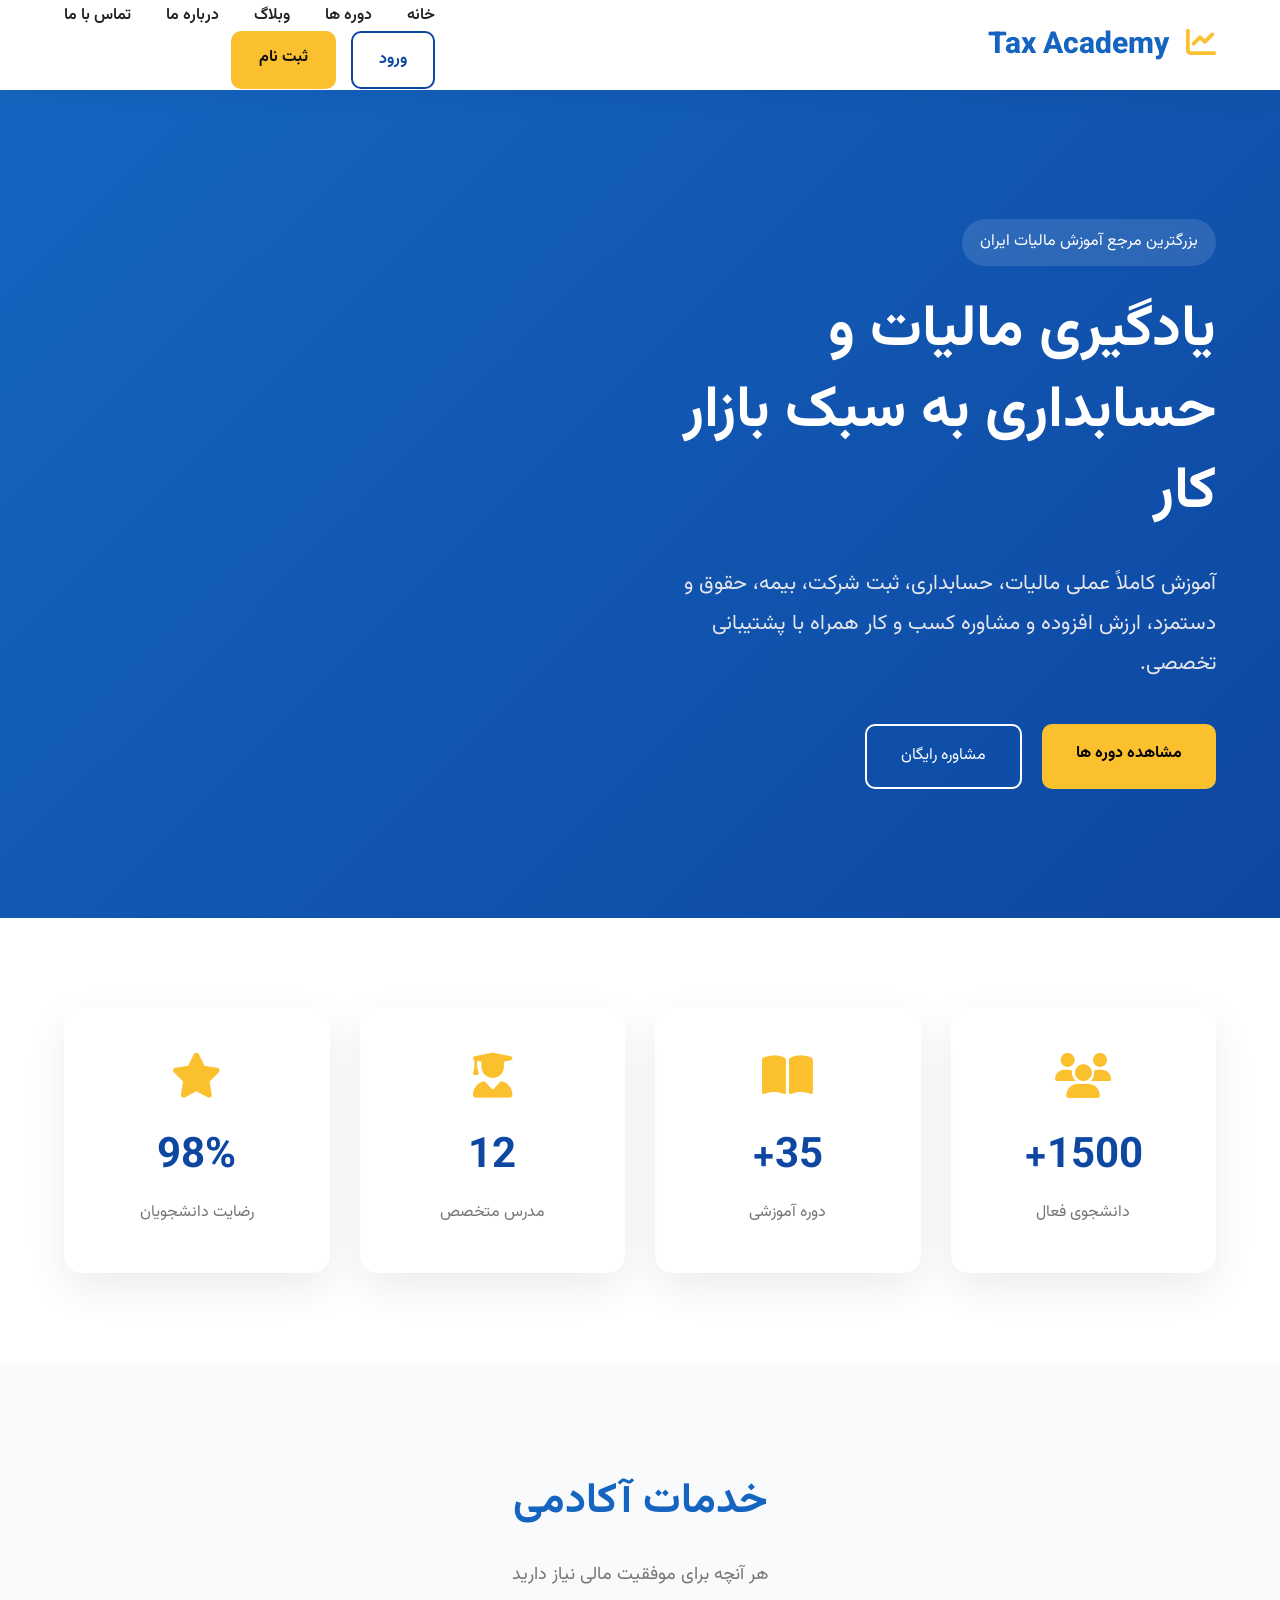
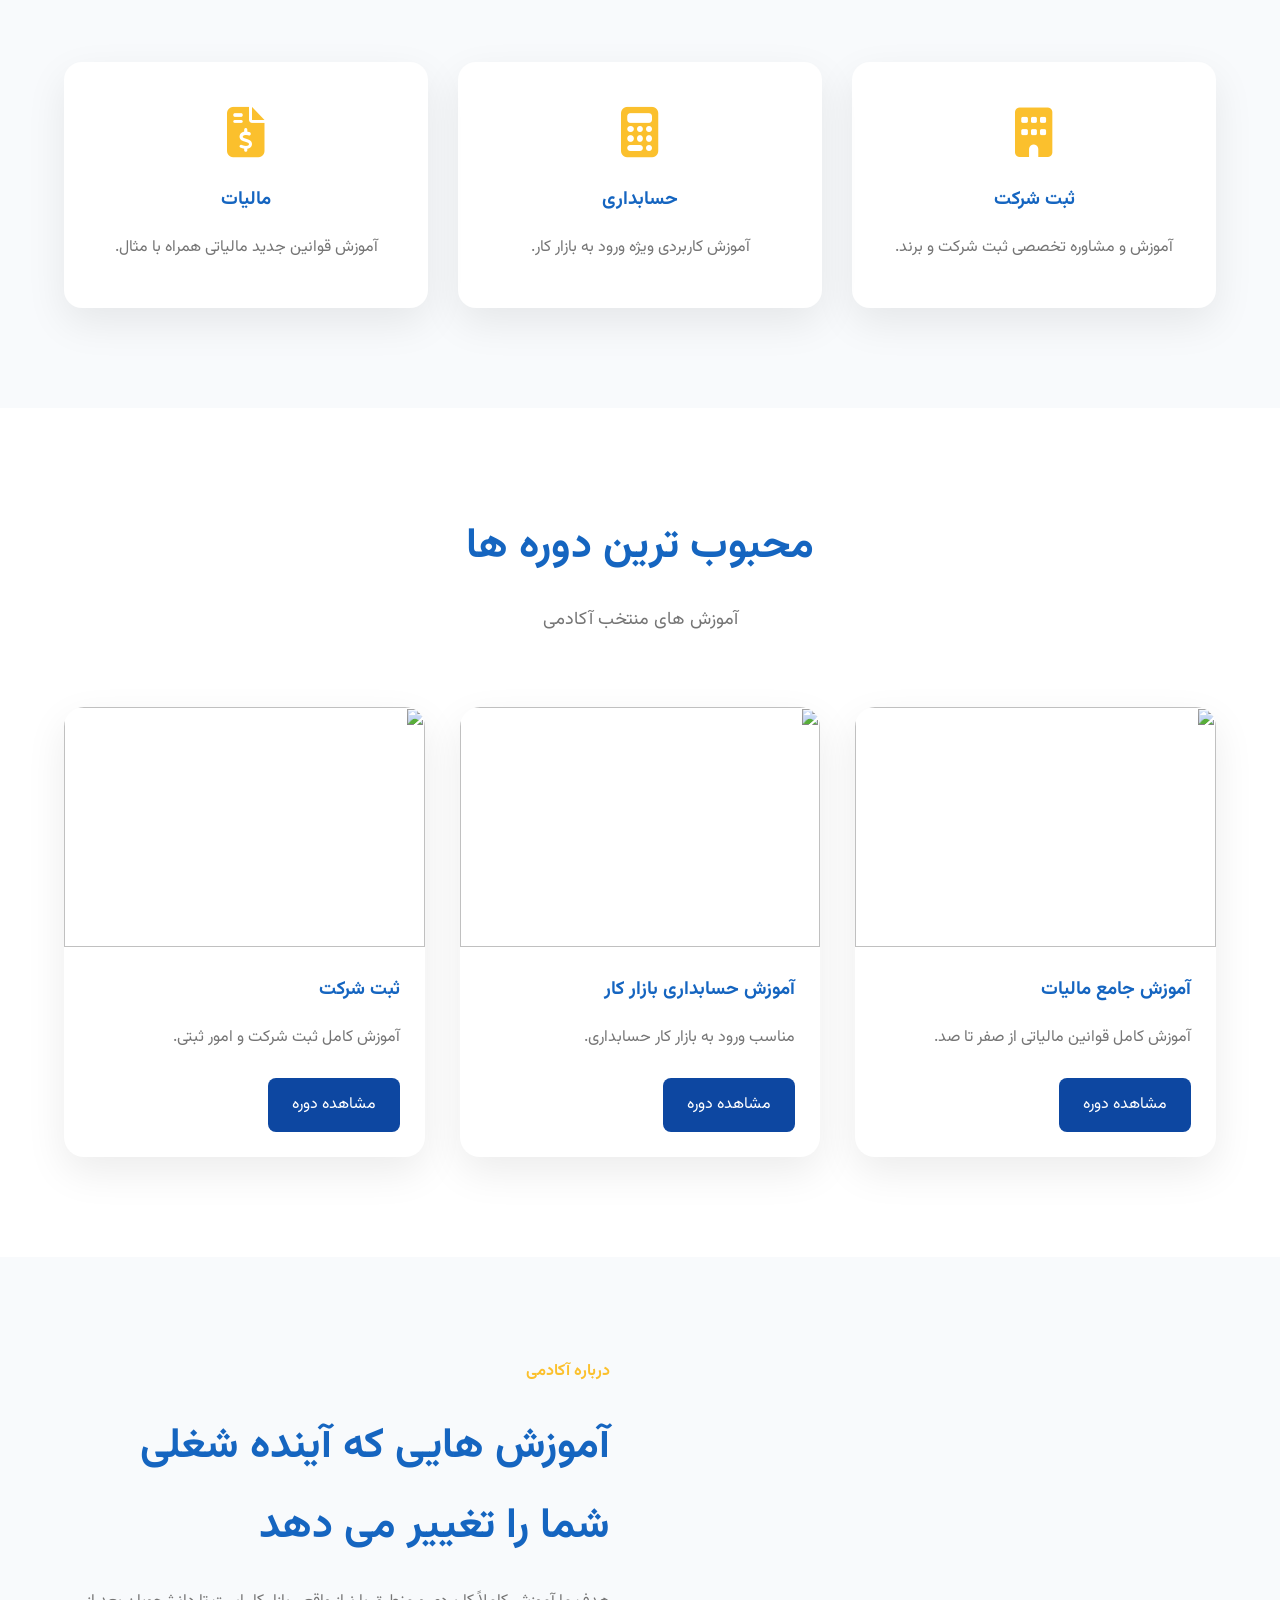
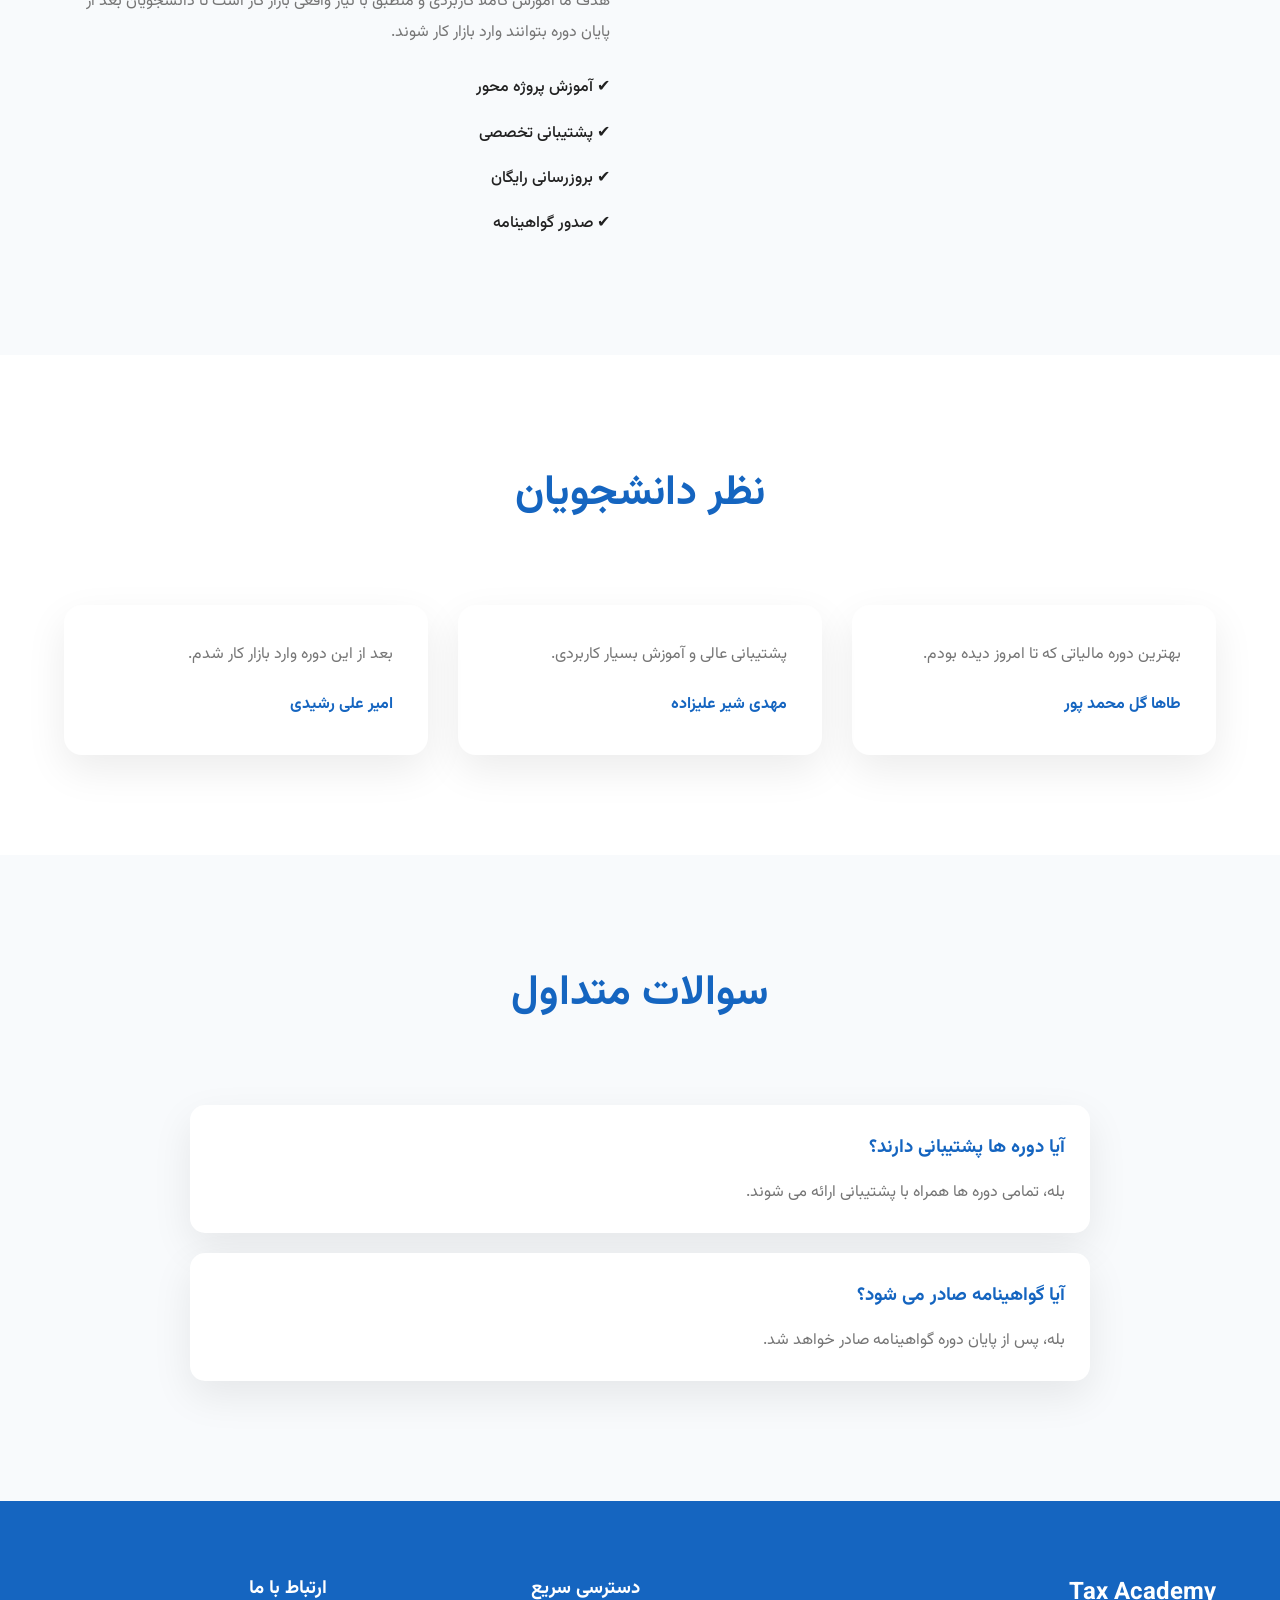
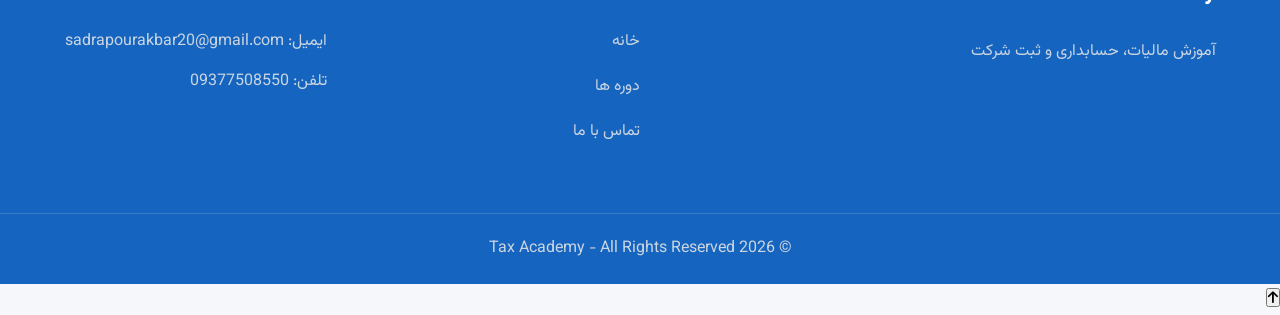
==== commit 0f8986a1: "Fix mobile menu and add variables file" ====
--- a/index.html
+++ b/index.html
@@ -77,12 +77,6 @@
     </div>
 
 </nav>
-
-            <div class="menu-toggle">
-    <i class="fa-solid fa-bars"></i>
-</div>
-
-        </div>
 
     </header>
 
@@ -482,7 +476,7 @@
 
                     <h4>
 
-                        محمد رضایی
+                        طاها گل محمد پور
 
                     </h4>
 
@@ -498,7 +492,7 @@
 
                     <h4>
 
-                        الهام احمدی
+                        مهدی شیر علیزاده
 
                     </h4>
 
@@ -514,7 +508,7 @@
 
                     <h4>
 
-                        امیر حسین کریمی
+                        امیر علی رشیدی
 
                     </h4>
 
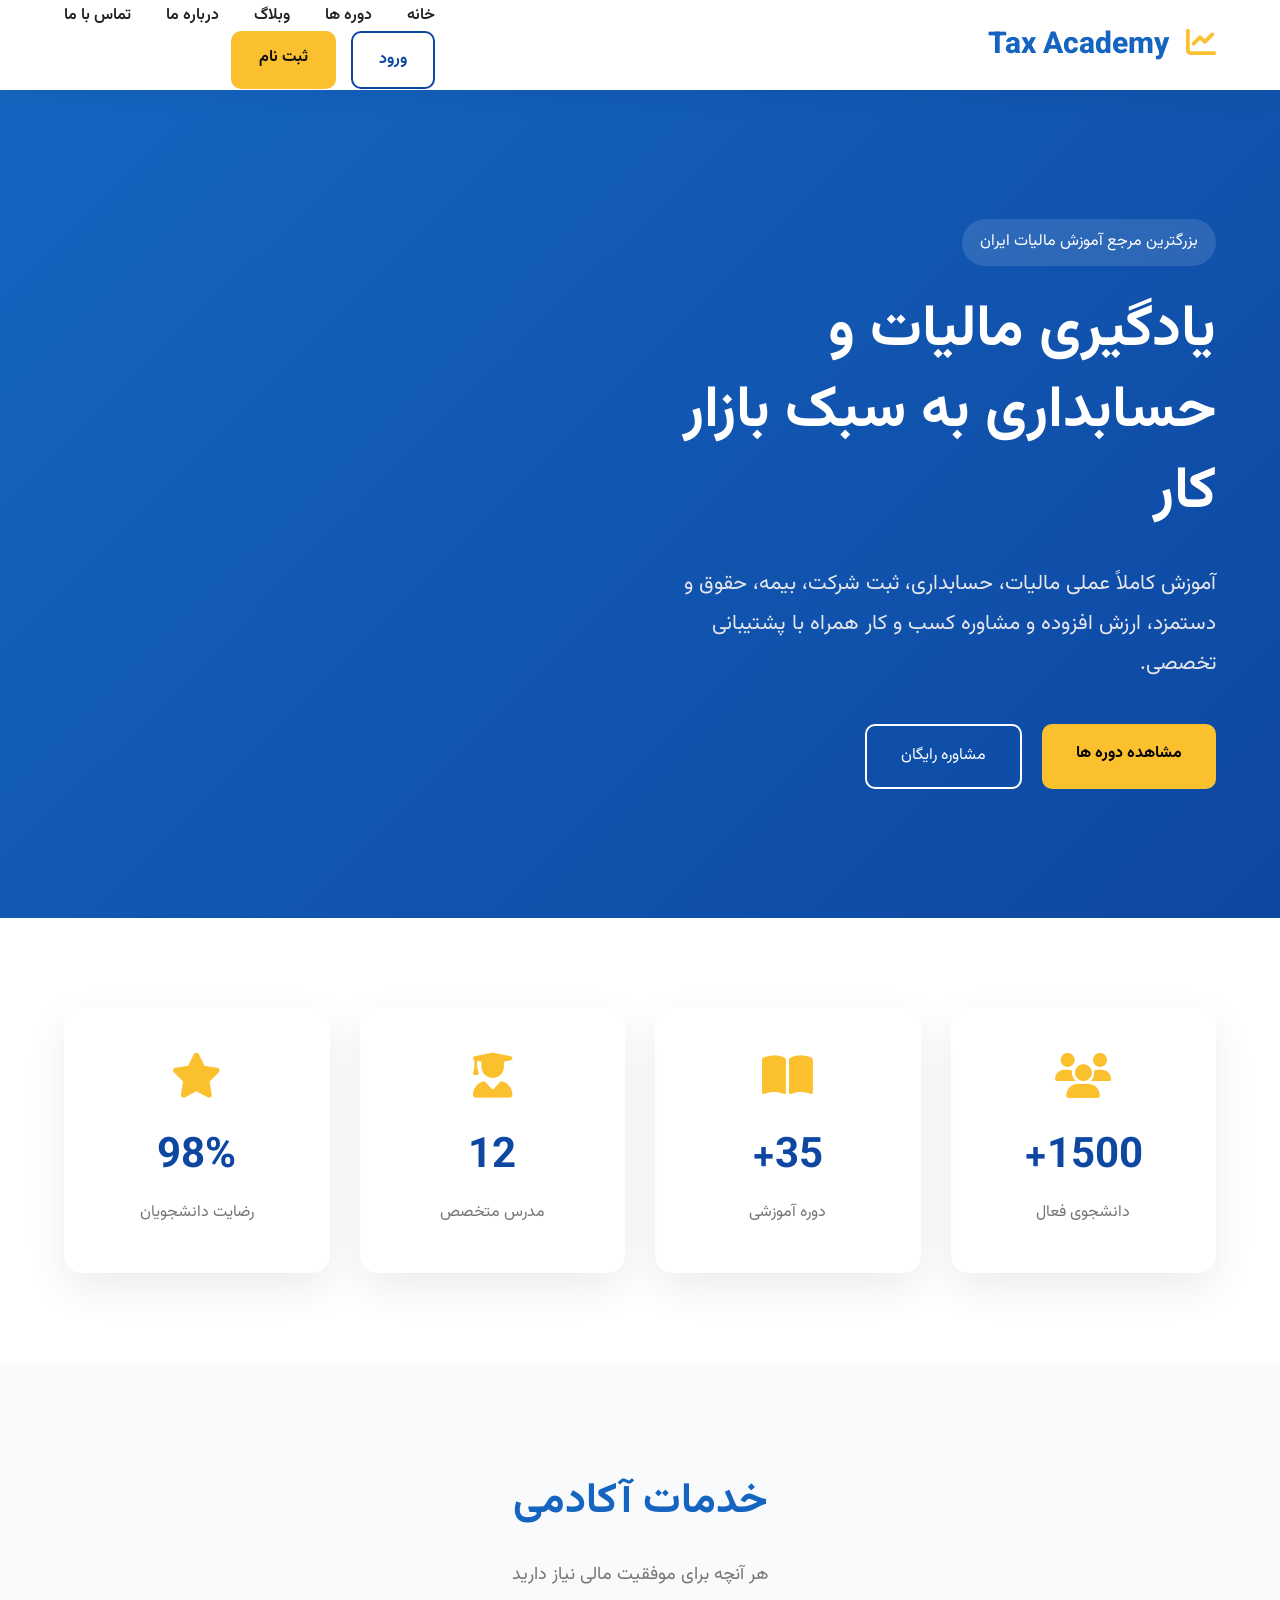
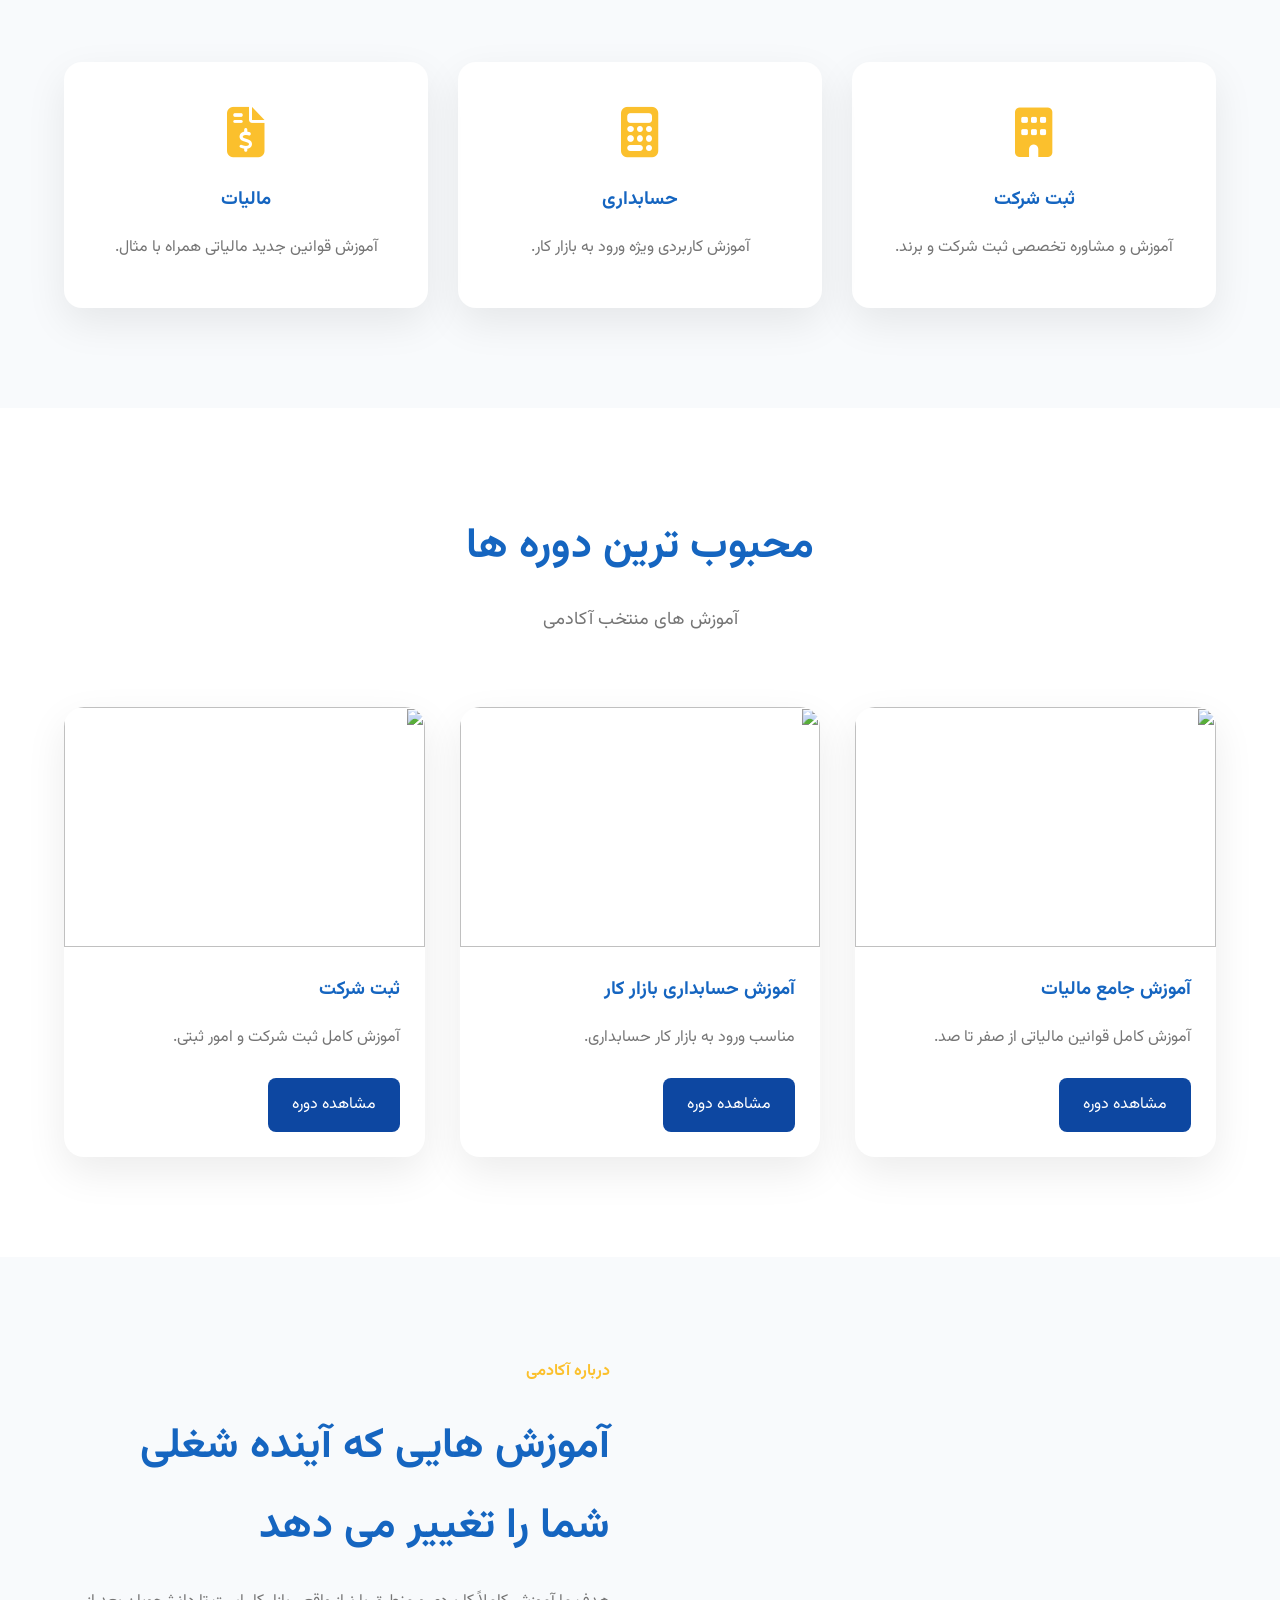
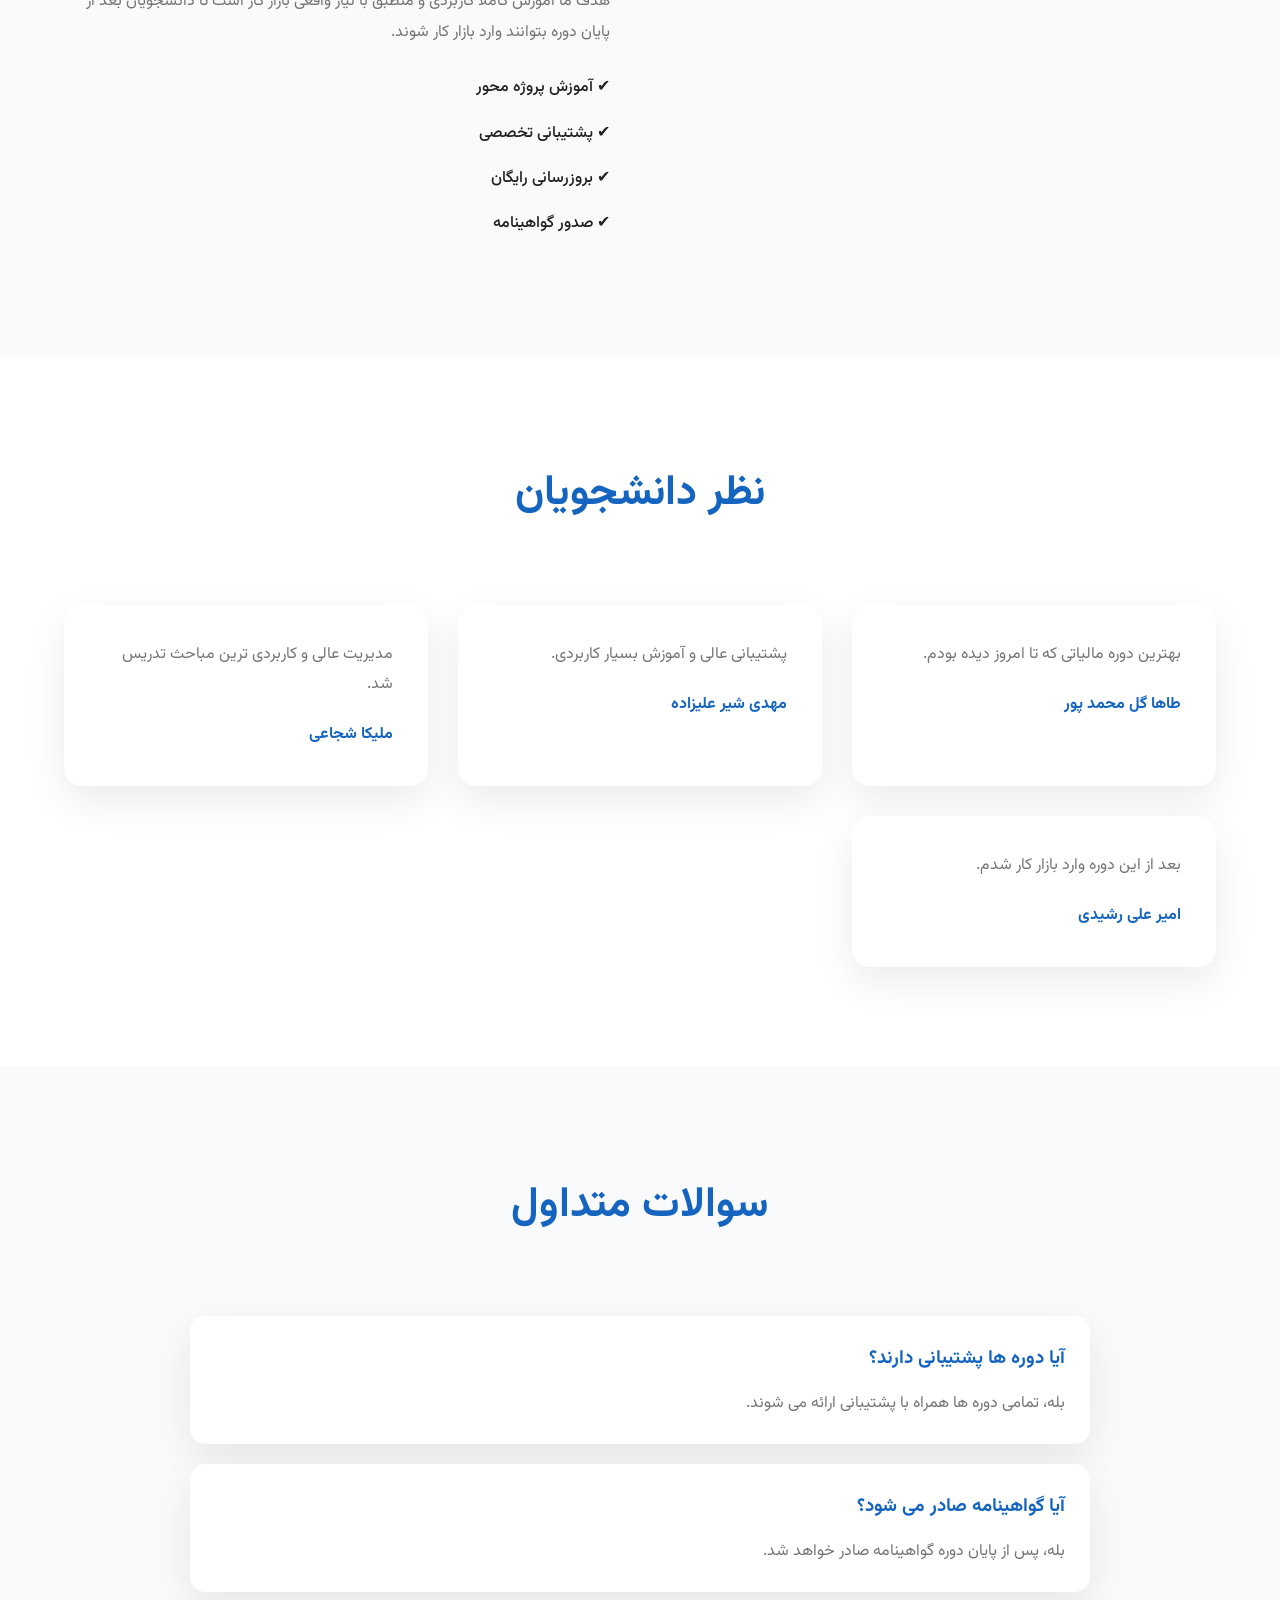
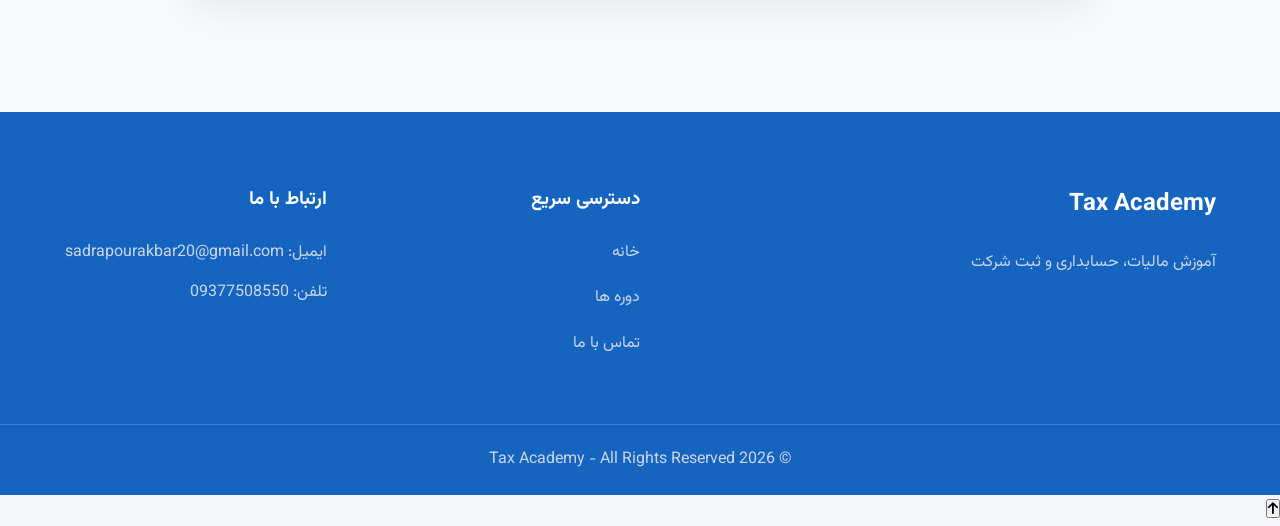
==== commit defcc8ad: "Fix CSS imports for pages" ====
--- a/index.html
+++ b/index.html
@@ -498,6 +498,22 @@
 
                 </div>
 
+                 <div class="comment-card">
+
+                    <p>
+
+                        مدیریت عالی و کاربردی ترین مباحث تدریس شد.
+
+                    </p>
+
+                    <h4>
+
+                         ملیکا شجاعی 
+
+                    </h4>
+
+                </div>
+
                 <div class="comment-card">
 
                     <p>
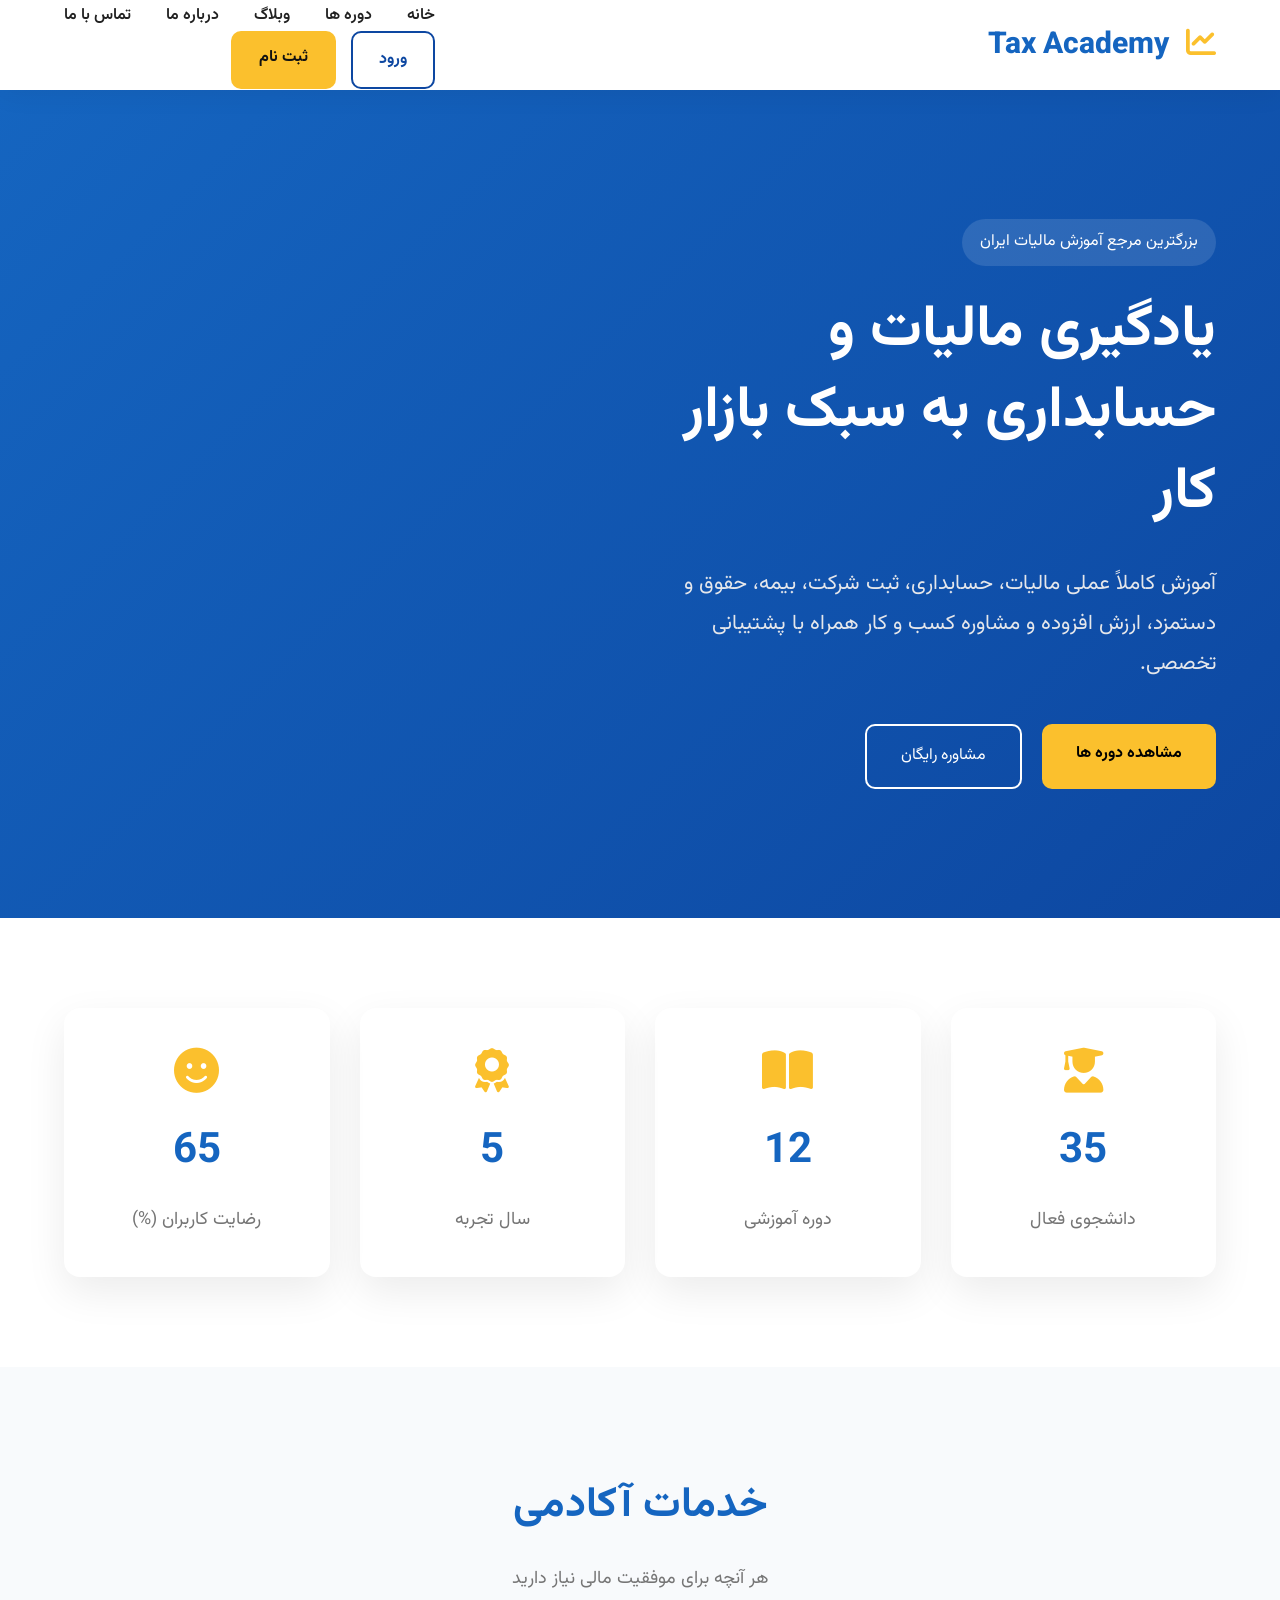
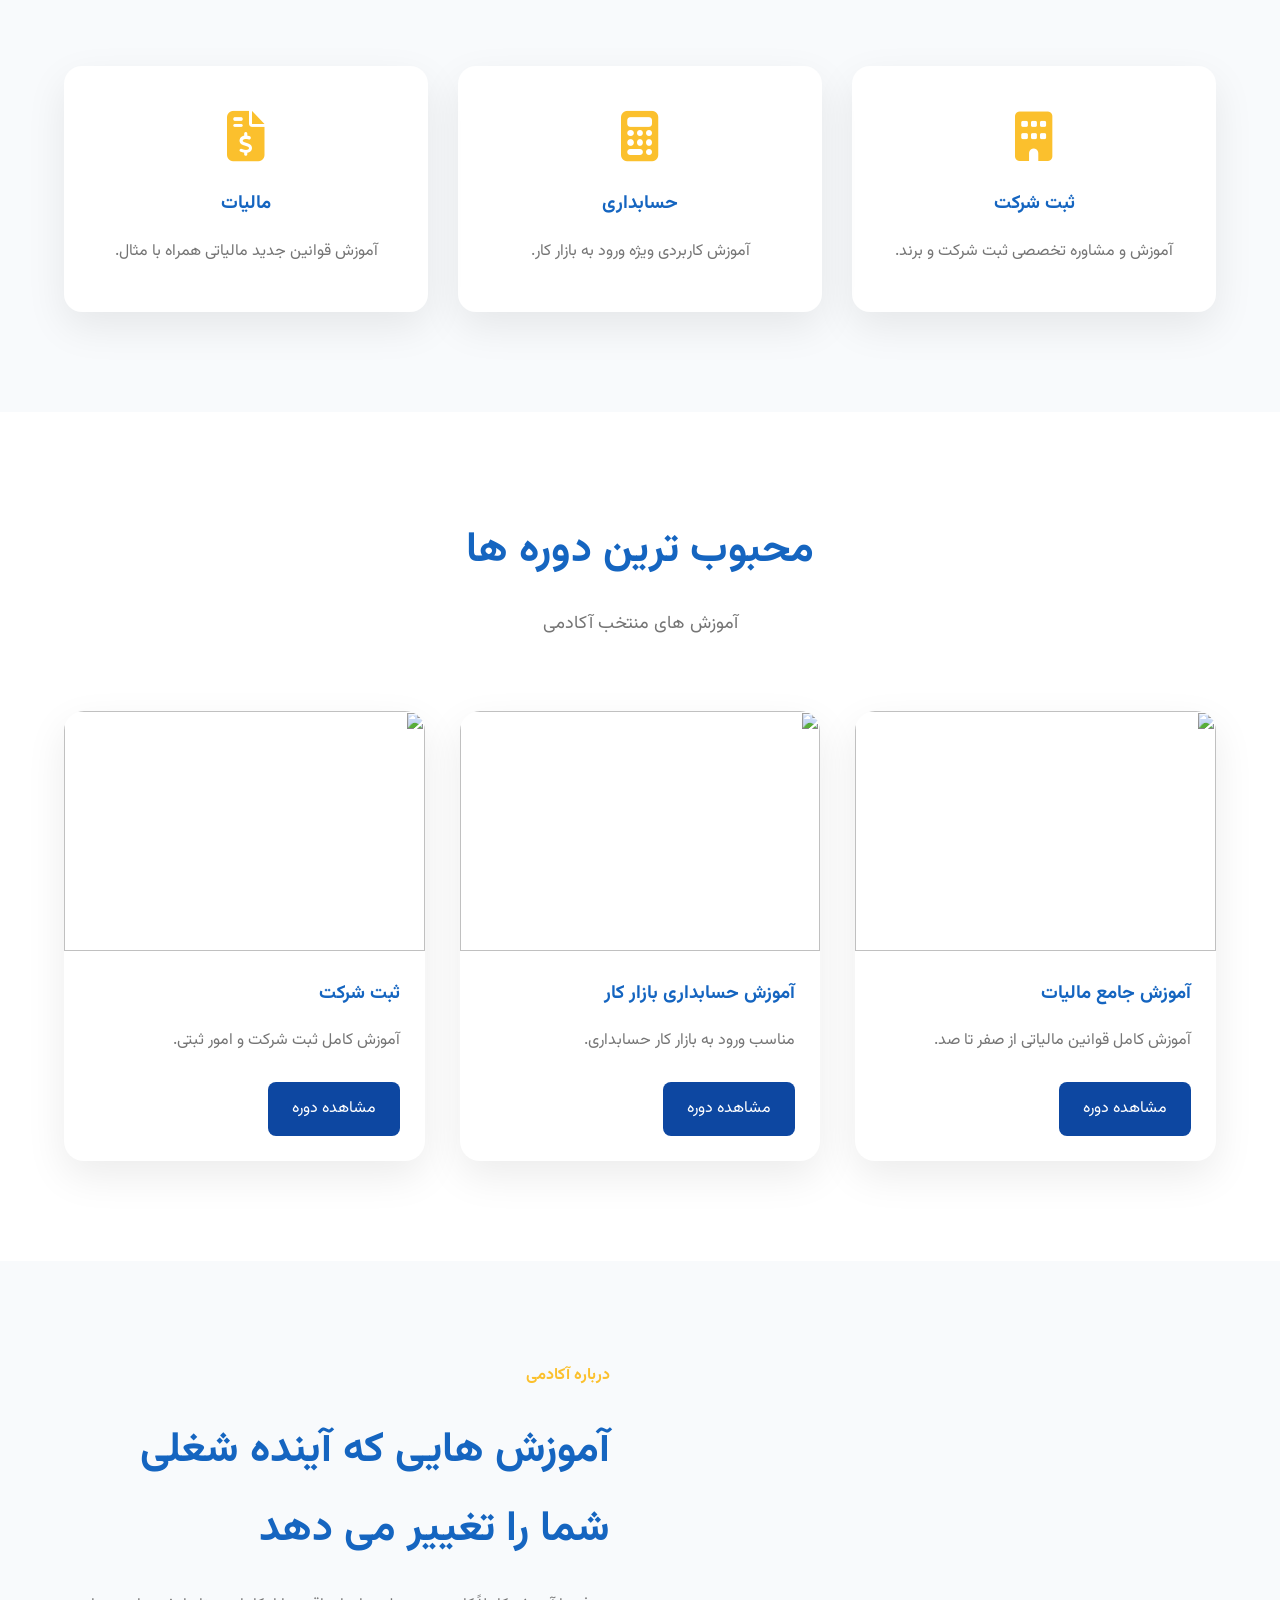
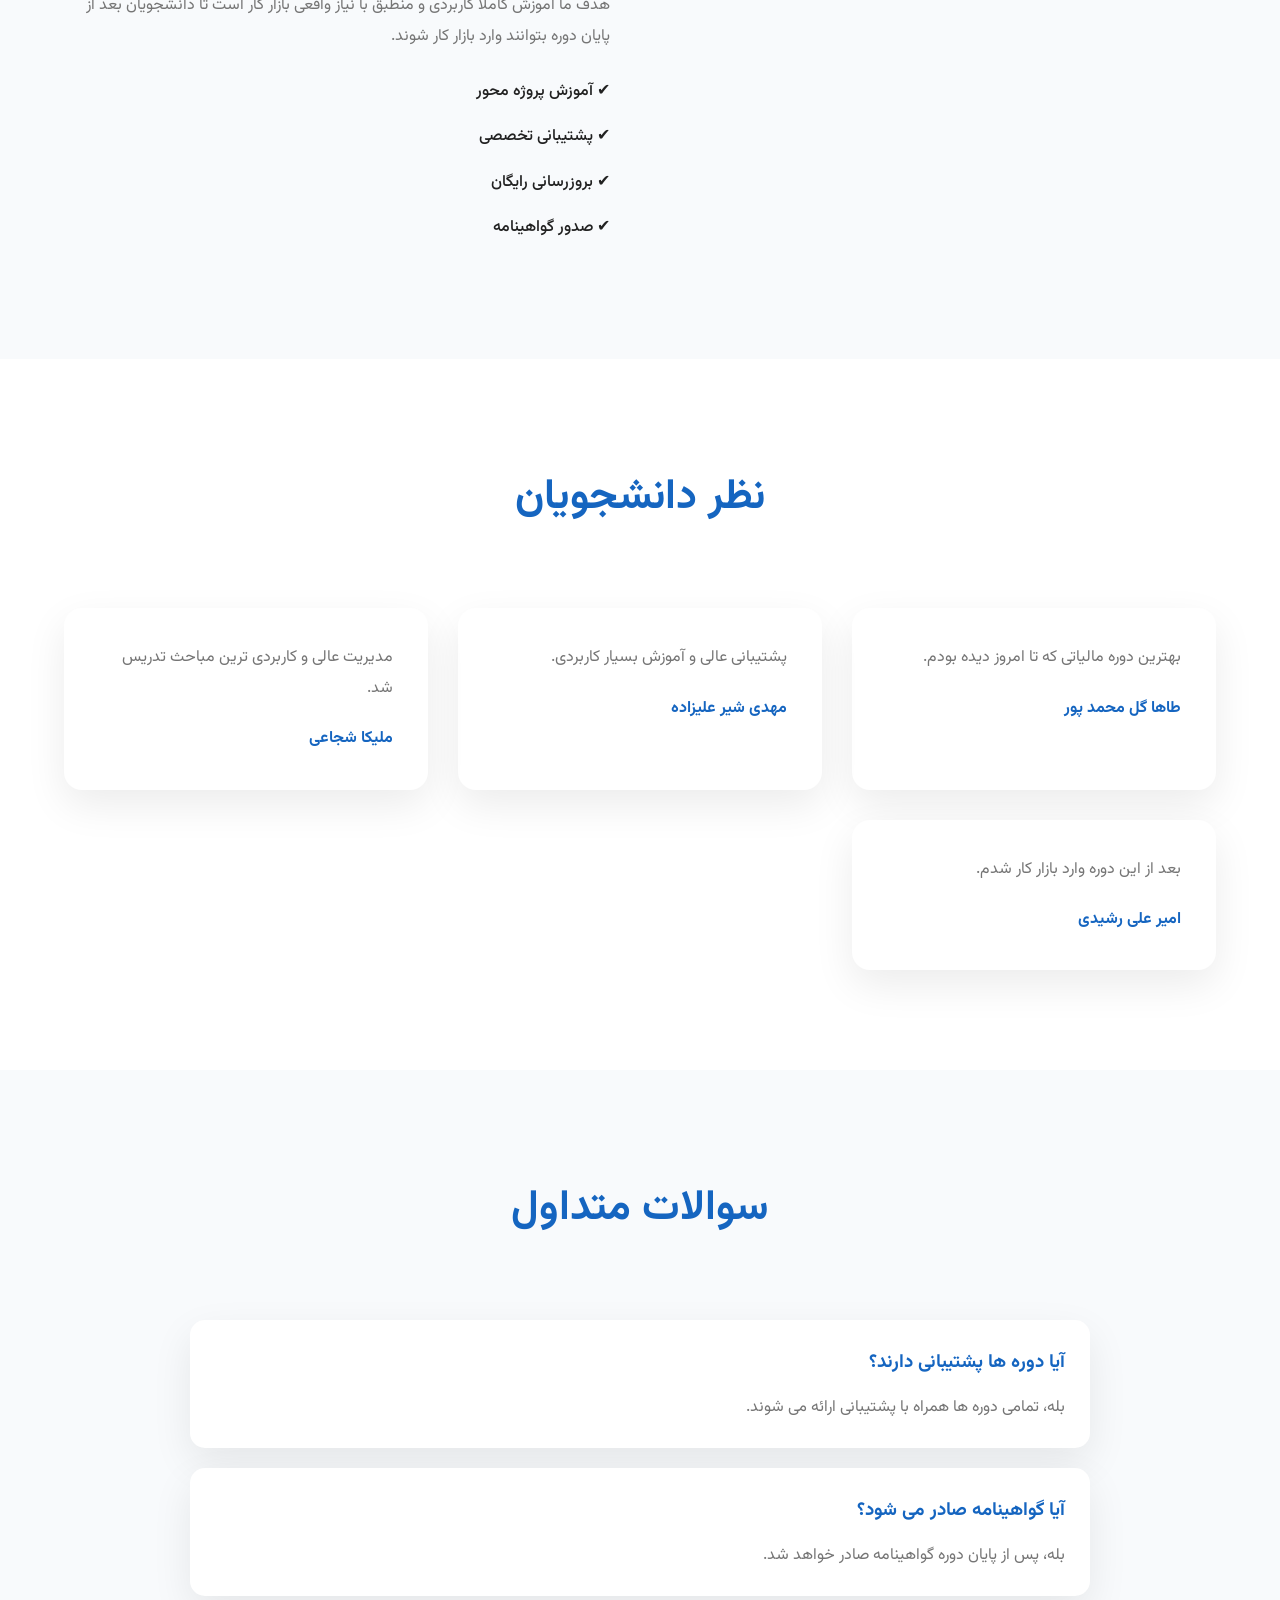
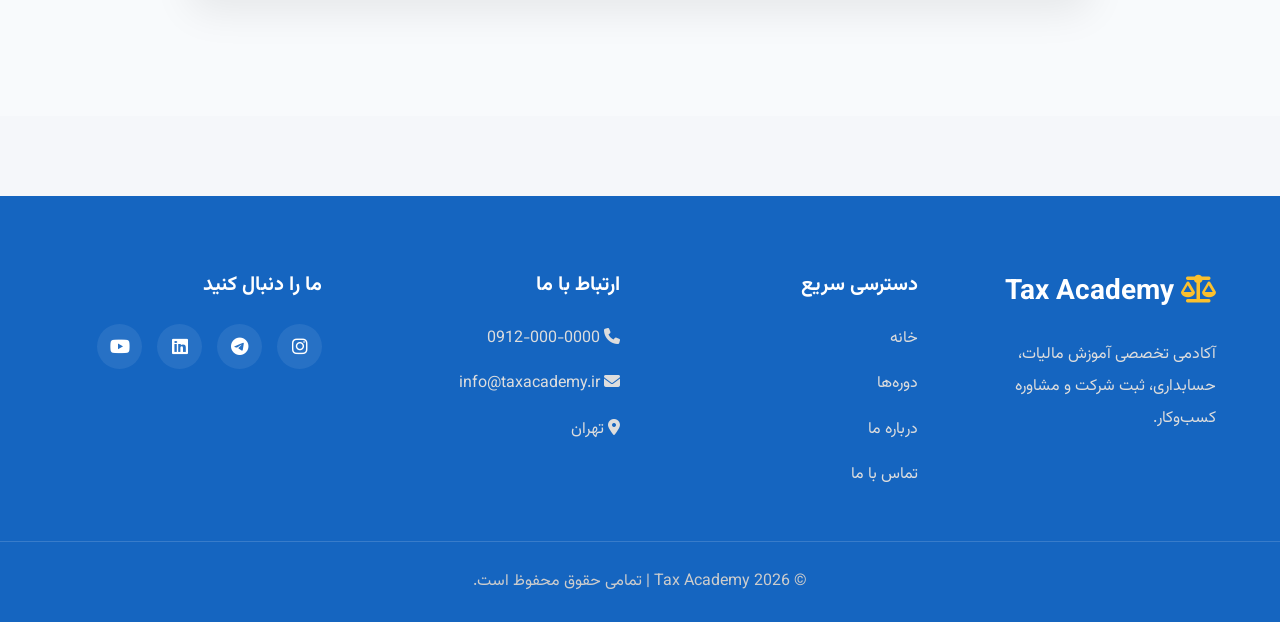
==== commit 12063e15: "Add statistics section with animated counters" ====
--- a/index.html
+++ b/index.html
@@ -143,53 +143,53 @@
 
     <!-- Statistics -->
 
-    <section class="statistics">
-
-        <div class="container">
-
-            <div class="stat-box">
-
-                <i class="fa-solid fa-users"></i>
-
-                <h2>1500+</h2>
-
-                <p>دانشجوی فعال</p>
-
-            </div>
-
-            <div class="stat-box">
-
-                <i class="fa-solid fa-book-open"></i>
-
-                <h2>35+</h2>
-
-                <p>دوره آموزشی</p>
-
-            </div>
-
-            <div class="stat-box">
-
-                <i class="fa-solid fa-user-graduate"></i>
-
-                <h2>12</h2>
-
-                <p>مدرس متخصص</p>
-
-            </div>
-
-            <div class="stat-box">
-
-                <i class="fa-solid fa-star"></i>
-
-                <h2>98%</h2>
-
-                <p>رضایت دانشجویان</p>
-
-            </div>
-
-        </div>
-
-    </section>
+<section class="stats">
+
+    <div class="container stats-grid">
+
+        <div class="stat-box">
+
+            <i class="fa-solid fa-user-graduate"></i>
+
+            <h2 class="counter" data-target="35">0</h2>
+
+            <p>دانشجوی فعال</p>
+
+        </div>
+
+        <div class="stat-box">
+
+            <i class="fa-solid fa-book-open"></i>
+
+            <h2 class="counter" data-target="12">0</h2>
+
+            <p>دوره آموزشی</p>
+
+        </div>
+
+        <div class="stat-box">
+
+            <i class="fa-solid fa-award"></i>
+
+            <h2 class="counter" data-target="5">0</h2>
+
+            <p>سال تجربه</p>
+
+        </div>
+
+        <div class="stat-box">
+
+            <i class="fa-solid fa-face-smile"></i>
+
+            <h2 class="counter" data-target="90">0</h2>
+
+            <p>رضایت کاربران (%)</p>
+
+        </div>
+
+    </div>
+
+</section>
 
     <!-- Services -->
 
@@ -594,93 +594,86 @@
 
         </div>
 
-    </section>
-
-
-
-
-
-    <!-- Footer -->
-
-    <footer>
-
-        <div class="container footer-container">
-
-            <div>
-
-                <h2>
-
-                    Tax Academy
-
-                </h2>
-
-                <p>
-
-                    آموزش مالیات، حسابداری و ثبت شرکت
-
-                </p>
-
-            </div>
-
-            <div>
-
-                <h3>
-
-                    دسترسی سریع
-
-                </h3>
-
-                <ul>
-
-                    <li><a href="#">خانه</a></li>
-
-                    <li><a href="#">دوره ها</a></li>
-
-                    <li><a href="#">تماس با ما</a></li>
-
-                </ul>
-
-            </div>
-
-            <div>
-
-                <h3>
-
-                    ارتباط با ما
-
-                </h3>
-
-                <p>
-
-                    ایمیل:
-
-                    sadrapourakbar20@gmail.com
-
-                </p>
-
-                <p>
-
-                    تلفن:
-
-                    09377508550
-
-                </p>
-
-            </div>
-
-        </div>
-
-        <div class="copyright">
-
-            © 2026 Tax Academy - All Rights Reserved
-
-        </div>
-
-    </footer>
+  </section>
+
+<footer class="footer">
+
+    <div class="container footer-grid">
+
+        <div class="footer-about">
+
+            <h2>
+                <i class="fa-solid fa-scale-balanced"></i>
+                Tax Academy
+            </h2>
+
+            <p>
+                آکادمی تخصصی آموزش مالیات، حسابداری، ثبت شرکت و مشاوره کسب‌وکار.
+            </p>
+
+        </div>
+
+        <div>
+
+            <h3>دسترسی سریع</h3>
+
+            <ul>
+
+                <li><a href="index.html">خانه</a></li>
+                <li><a href="courses.html">دوره‌ها</a></li>
+                <li><a href="about.html">درباره ما</a></li>
+                <li><a href="contact.html">تماس با ما</a></li>
+
+            </ul>
+
+        </div>
+
+        <div>
+
+            <h3>ارتباط با ما</h3>
+
+            <ul>
+
+                <li><i class="fa-solid fa-phone"></i> 0912-000-0000</li>
+                <li><i class="fa-solid fa-envelope"></i> info@taxacademy.ir</li>
+                <li><i class="fa-solid fa-location-dot"></i> تهران</li>
+
+            </ul>
+
+        </div>
+
+        <div>
+
+            <h3>ما را دنبال کنید</h3>
+
+            <div class="social-links">
+
+                <a href="#"><i class="fab fa-instagram"></i></a>
+                <a href="#"><i class="fab fa-telegram"></i></a>
+                <a href="#"><i class="fab fa-linkedin"></i></a>
+                <a href="#"><i class="fab fa-youtube"></i></a>
+
+            </div>
+
+        </div>
+
+    </div>
+
+    <div class="footer-bottom">
+
+        © 2026 Tax Academy | تمامی حقوق محفوظ است.
+
+    </div>
+
+</footer>
+
 <button id="backToTop">
+
     <i class="fa-solid fa-arrow-up"></i>
+
 </button>
-    <script src="assets/js/app.js"></script>
+
+<script src="assets/js/app.js"></script>
 
 </body>
 
--- a/assets/css/style.css
+++ b/assets/css/style.css
@@ -1031,4 +1031,269 @@
         text-align:center;
     }
 
+}
+/* =========================
+   Footer
+========================= */
+
+.footer{
+
+    background:var(--primary);
+
+    color:var(--white);
+
+    margin-top:80px;
+
+    padding:70px 0 0;
+
+}
+
+.footer-grid{
+
+    display:grid;
+
+    grid-template-columns:repeat(auto-fit,minmax(220px,1fr));
+
+    gap:40px;
+
+}
+
+.footer h2{
+
+    font-size:28px;
+
+    margin-bottom:20px;
+
+}
+
+.footer h2 i{
+
+    color:var(--gold);
+
+}
+
+.footer h3{
+
+    margin-bottom:20px;
+
+    font-size:20px;
+
+}
+
+.footer p{
+
+    color:#ddd;
+
+    line-height:2;
+
+}
+
+.footer ul{
+
+    display:flex;
+
+    flex-direction:column;
+
+    gap:15px;
+
+}
+
+.footer ul li{
+
+    color:#ddd;
+
+}
+
+.footer a{
+
+    color:#ddd;
+
+    transition:var(--transition);
+
+}
+
+.footer a:hover{
+
+    color:var(--gold);
+
+    padding-right:6px;
+
+}
+
+.social-links{
+
+    display:flex;
+
+    gap:15px;
+
+    margin-top:20px;
+
+}
+
+.social-links a{
+
+    width:45px;
+
+    height:45px;
+
+    border-radius:50%;
+
+    display:flex;
+
+    justify-content:center;
+
+    align-items:center;
+
+    background:rgba(255,255,255,.08);
+
+    color:white;
+
+    font-size:18px;
+
+    transition:var(--transition);
+
+}
+
+.social-links a:hover{
+
+    background:var(--gold);
+
+    color:#111;
+
+    transform:translateY(-5px);
+
+}
+
+.footer-bottom{
+
+    margin-top:50px;
+
+    padding:25px;
+
+    text-align:center;
+
+    border-top:1px solid rgba(255,255,255,.15);
+
+    color:#ccc;
+
+}
+/* =========================
+   Back To Top
+========================= */
+
+#backToTop{
+
+    position:fixed;
+
+    bottom:30px;
+
+    left:30px;
+
+    width:55px;
+
+    height:55px;
+
+    border:none;
+
+    border-radius:50%;
+
+    background:var(--gold);
+
+    color:#fff;
+
+    font-size:22px;
+
+    cursor:pointer;
+
+    box-shadow:0 10px 25px rgba(0,0,0,.25);
+
+    display:none;
+
+    justify-content:center;
+
+    align-items:center;
+
+    transition:var(--transition);
+
+    z-index:9999;
+
+}
+
+#backToTop:hover{
+
+    transform:translateY(-5px);
+
+    background:#b89018;
+
+}
+/* =========================
+   Statistics
+========================= */
+
+.stats{
+
+    padding:90px 0;
+
+    background:#fff;
+
+}
+
+.stats-grid{
+
+    display:grid;
+
+    grid-template-columns:repeat(auto-fit,minmax(220px,1fr));
+
+    gap:30px;
+
+}
+
+.stat-box{
+
+    background:#fff;
+
+    border-radius:16px;
+
+    text-align:center;
+
+    padding:40px 20px;
+
+    box-shadow:var(--shadow);
+
+    transition:var(--transition);
+
+}
+
+.stat-box:hover{
+
+    transform:translateY(-10px);
+
+}
+
+.stat-box i{
+
+    font-size:45px;
+
+    color:var(--gold);
+
+    margin-bottom:20px;
+
+}
+
+.stat-box h2{
+
+    font-size:42px;
+
+    color:var(--primary);
+
+    margin-bottom:10px;
+
+}
+
+.stat-box p{
+
+    color:var(--gray);
+
+    font-size:18px;
+
 }
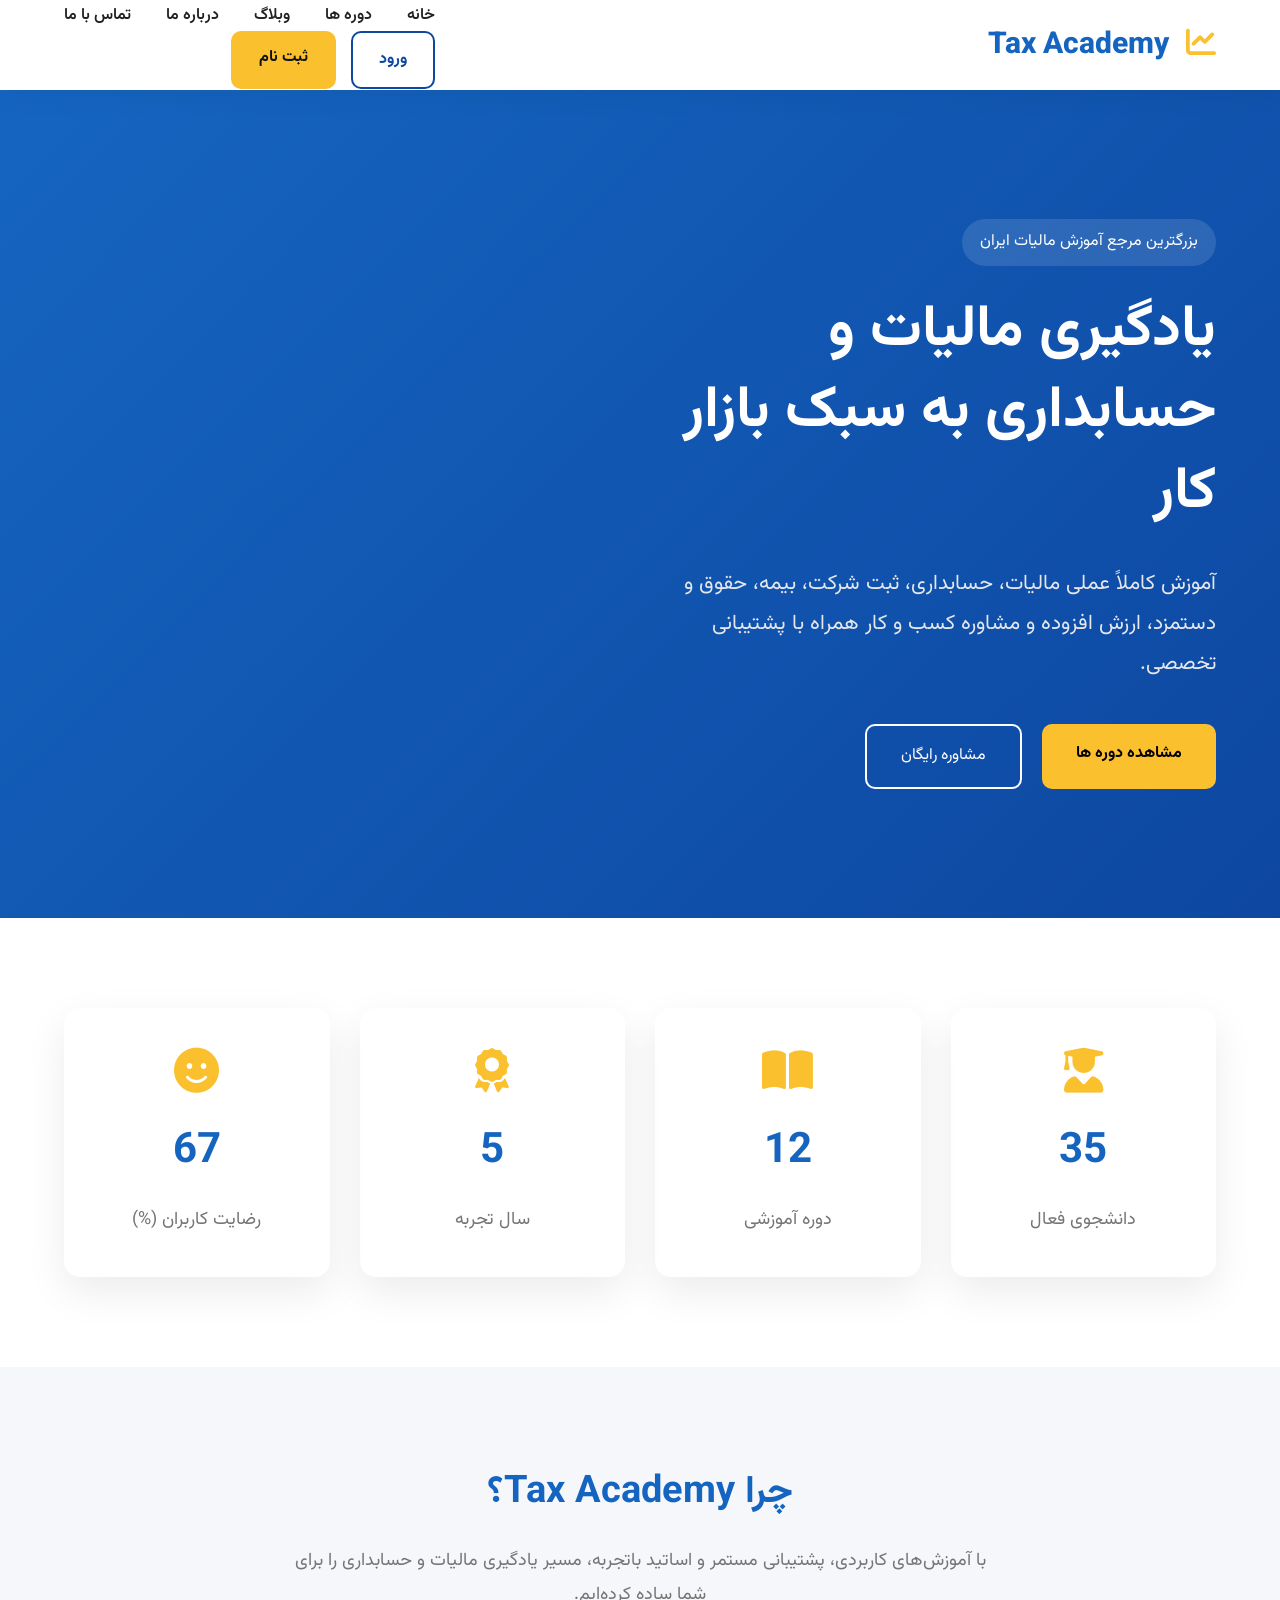
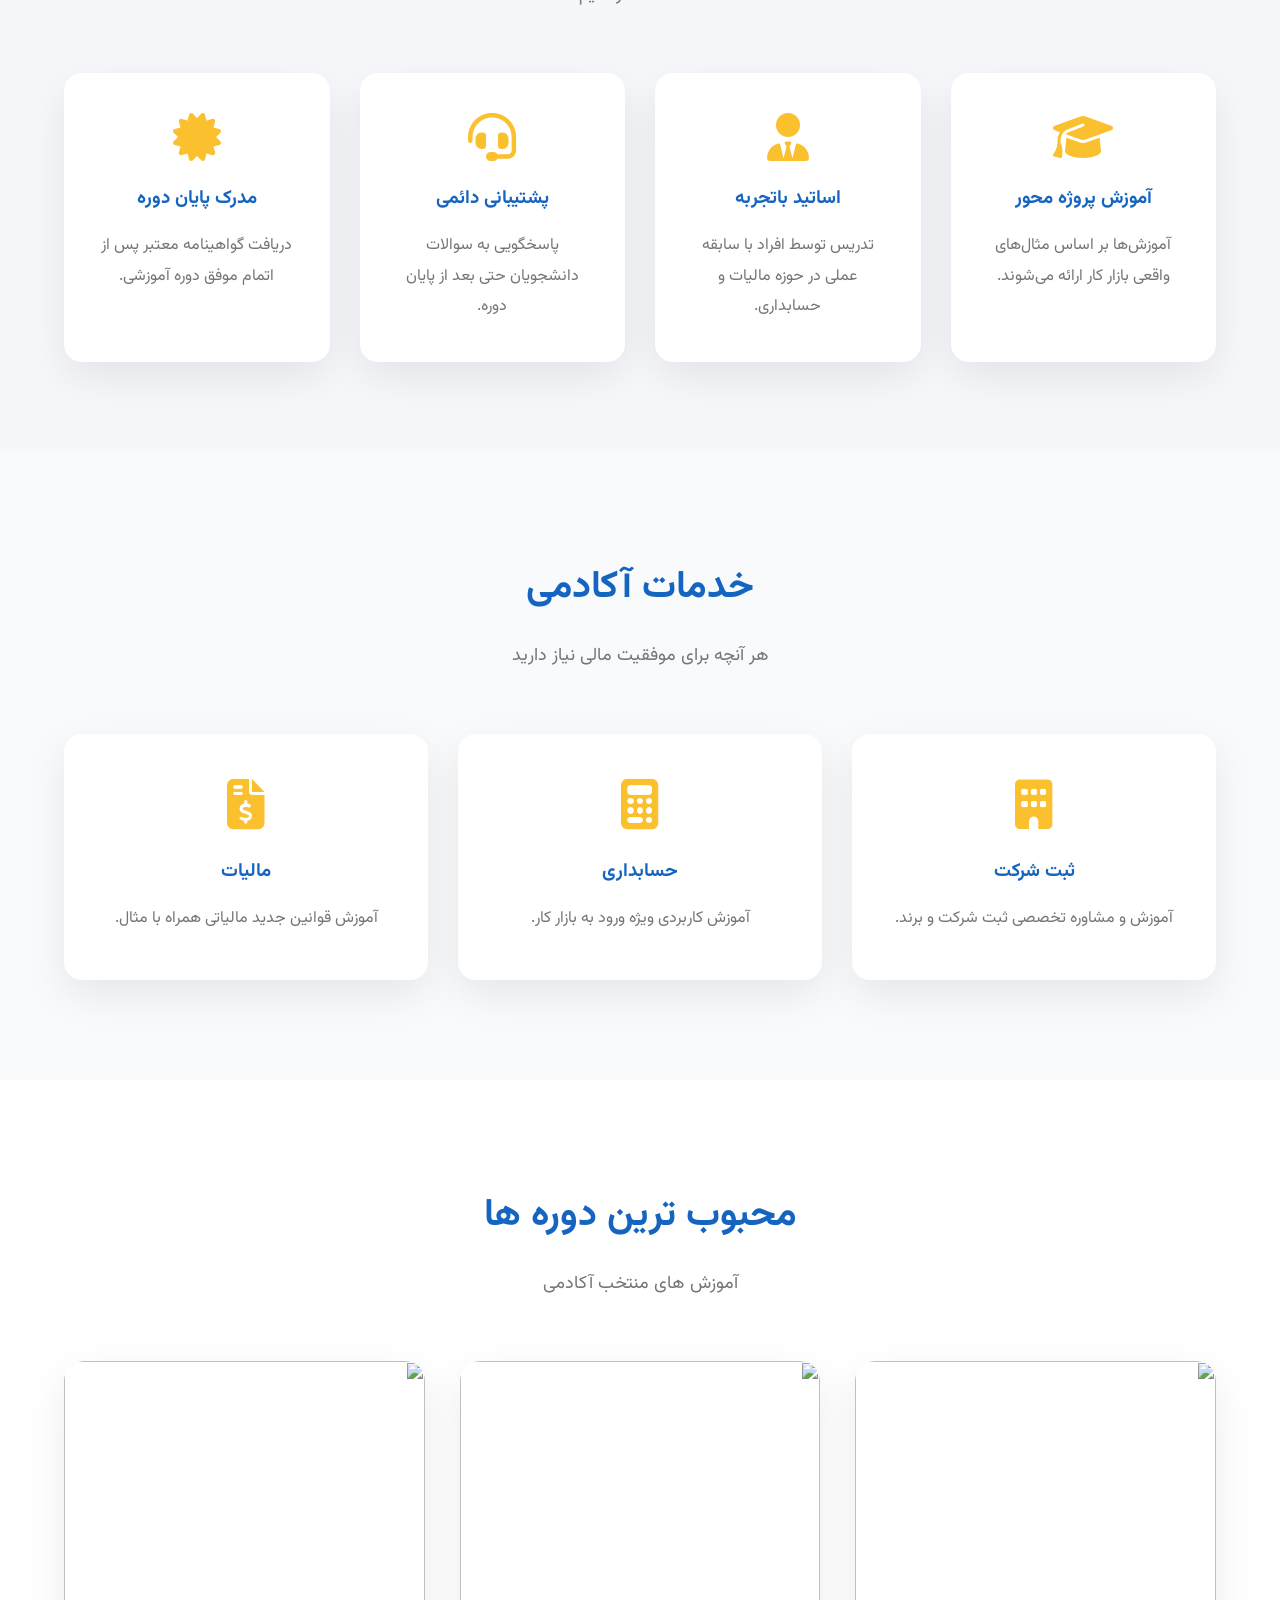
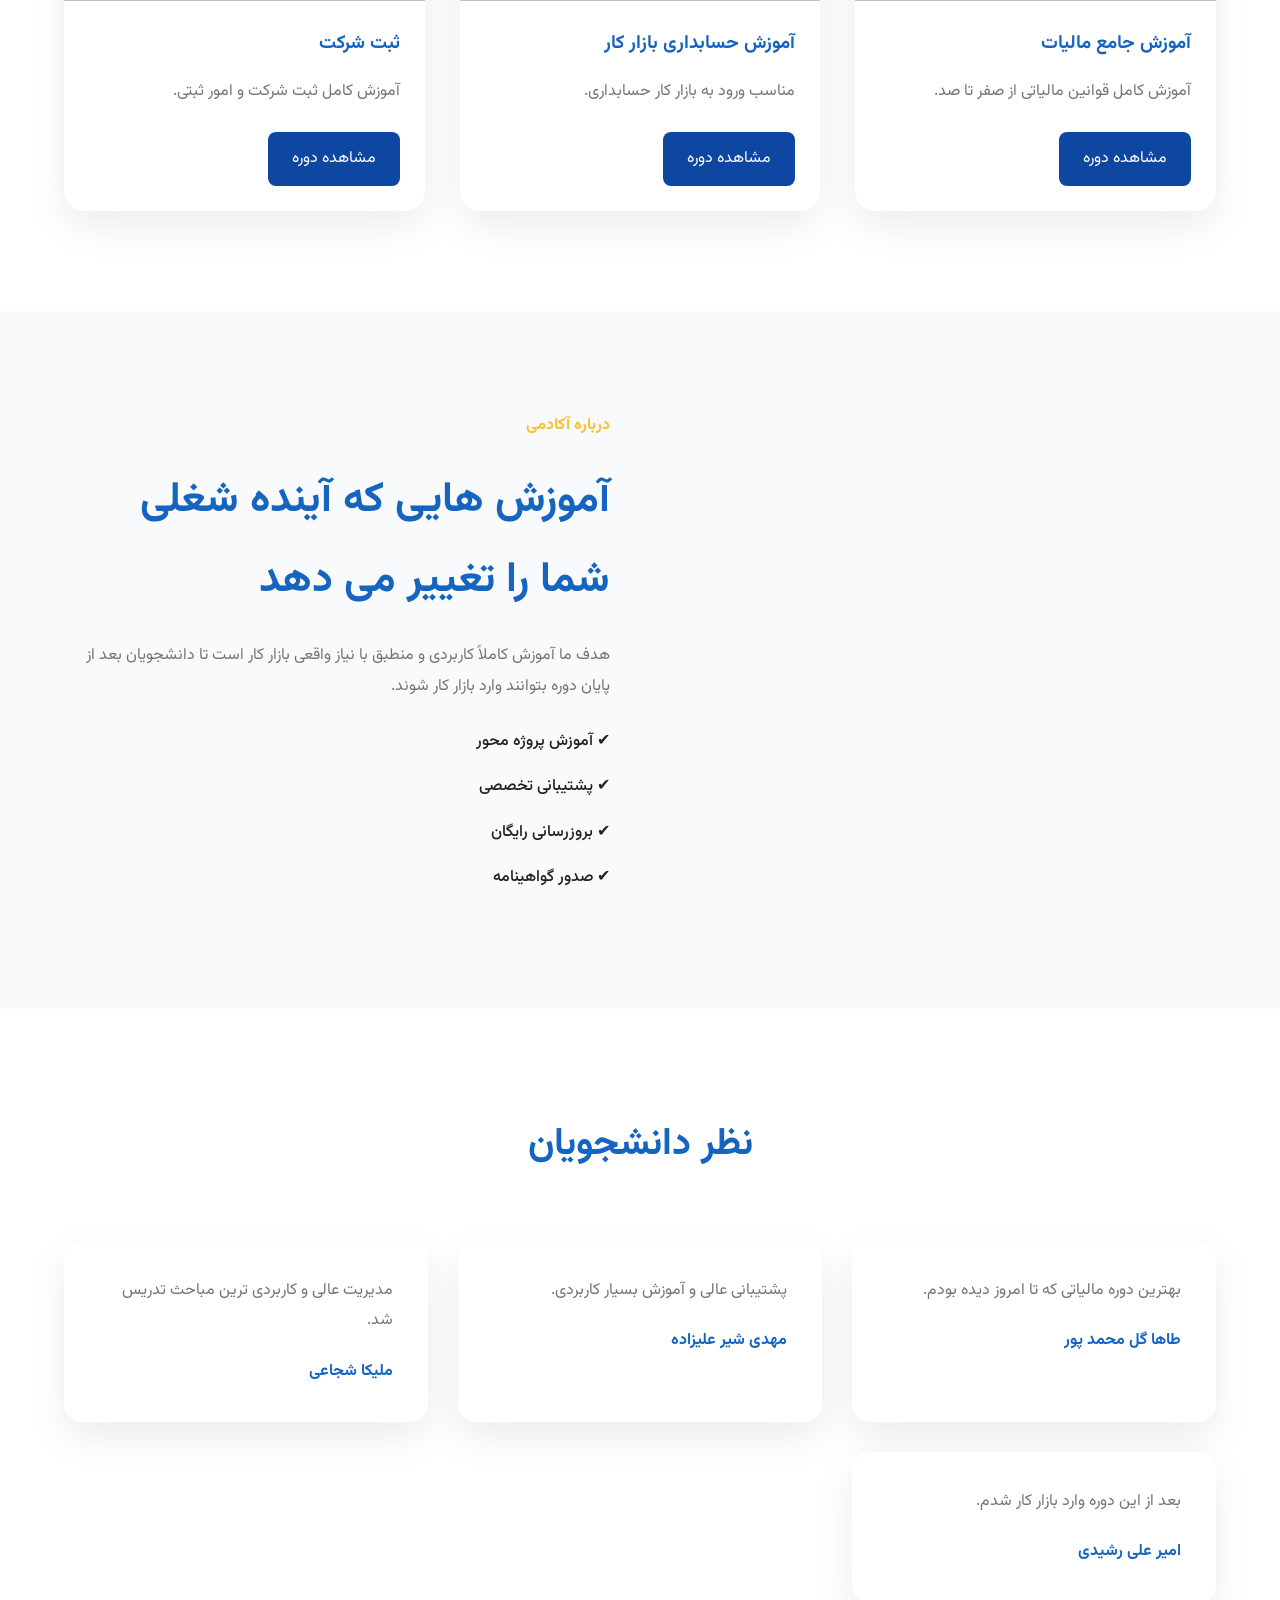
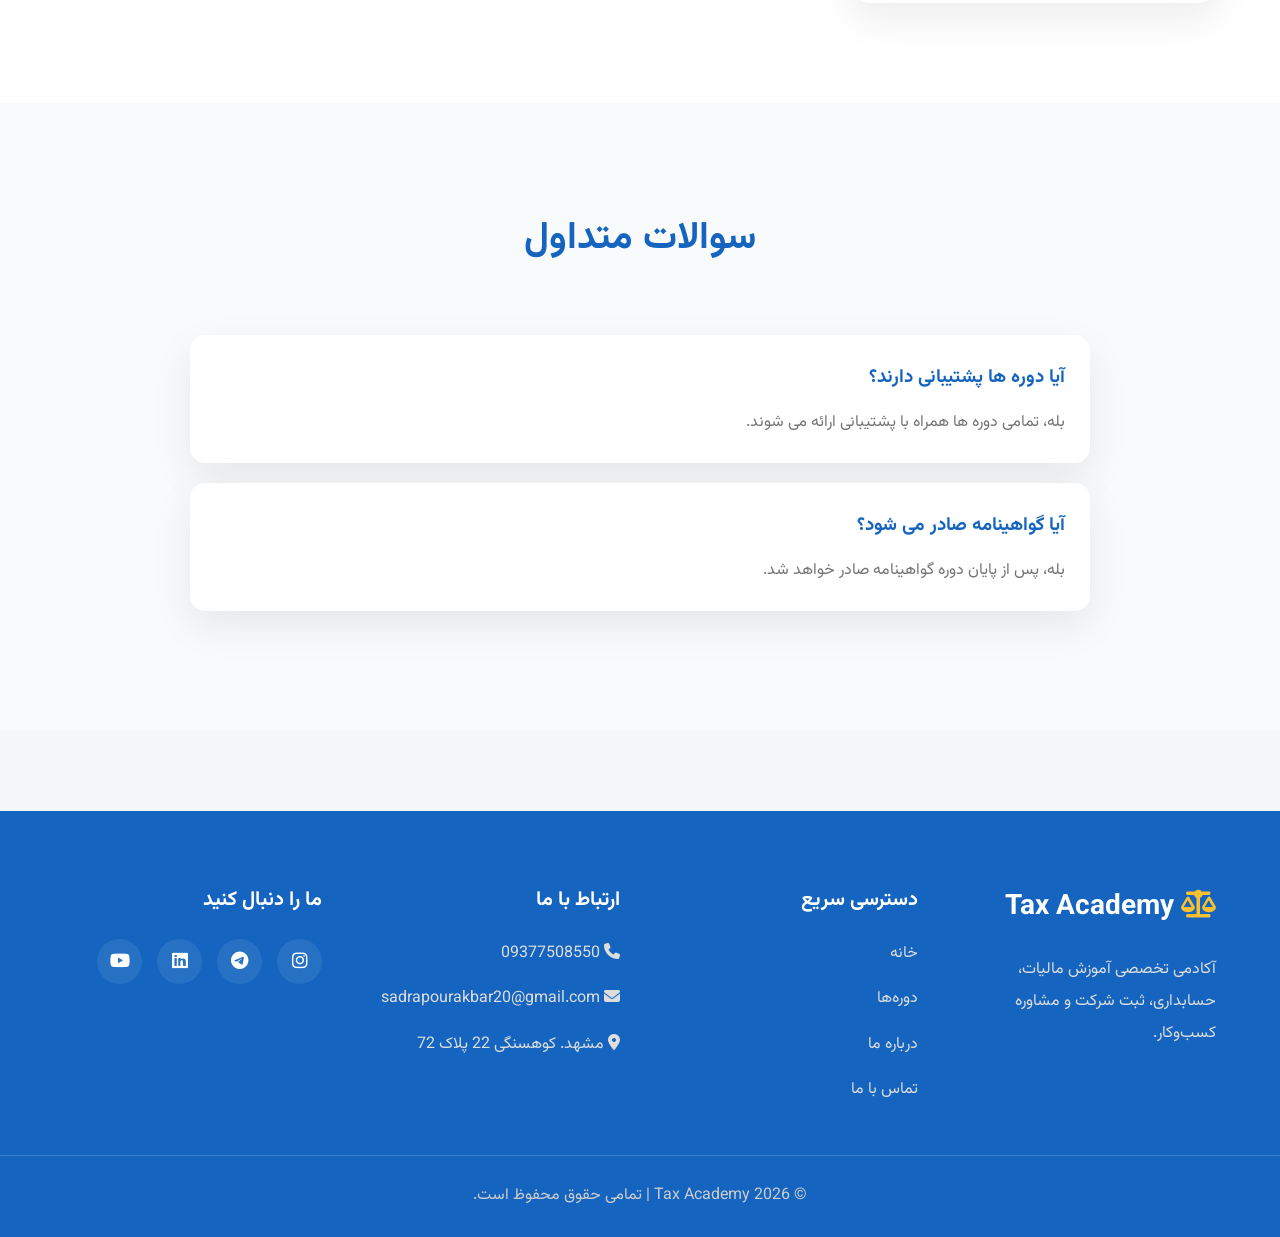
==== commit 7a5ba425: "Refactor shared header and footer across all pages" ====
--- a/index.html
+++ b/index.html
@@ -52,7 +52,7 @@
 
             </div>
 
-           <div class="menu-toggle">
+        <div class="menu-toggle">
     <i class="fa-solid fa-bars"></i>
 </div>
 
@@ -60,7 +60,7 @@
 
     <ul>
 
-        <li><a href="#">خانه</a></li>
+        <a href="index.html" class="active">خانه</a>
         <li><a href="courses.html">دوره ها</a></li>
         <li><a href="#">وبلاگ</a></li>
         <li><a href="about.html">درباره ما</a></li>
@@ -77,6 +77,8 @@
     </div>
 
 </nav>
+
+    </div> 
 
     </header>
 
@@ -191,6 +193,78 @@
 
 </section>
 
+<!-- Why Choose Us -->
+
+<section class="why-us">
+
+    <div class="container">
+
+        <div class="section-title">
+
+            <h2>چرا Tax Academy؟</h2>
+
+            <p>
+                با آموزش‌های کاربردی، پشتیبانی مستمر و اساتید باتجربه، مسیر یادگیری مالیات و حسابداری را برای شما ساده کرده‌ایم.
+            </p>
+
+        </div>
+
+        <div class="why-grid">
+
+            <div class="why-card">
+
+                <i class="fa-solid fa-graduation-cap"></i>
+
+                <h3>آموزش پروژه محور</h3>
+
+                <p>
+                    آموزش‌ها بر اساس مثال‌های واقعی بازار کار ارائه می‌شوند.
+                </p>
+
+            </div>
+
+            <div class="why-card">
+
+                <i class="fa-solid fa-user-tie"></i>
+
+                <h3>اساتید باتجربه</h3>
+
+                <p>
+                    تدریس توسط افراد با سابقه عملی در حوزه مالیات و حسابداری.
+                </p>
+
+            </div>
+
+            <div class="why-card">
+
+                <i class="fa-solid fa-headset"></i>
+
+                <h3>پشتیبانی دائمی</h3>
+
+                <p>
+                    پاسخگویی به سوالات دانشجویان حتی بعد از پایان دوره.
+                </p>
+
+            </div>
+
+            <div class="why-card">
+
+                <i class="fa-solid fa-certificate"></i>
+
+                <h3>مدرک پایان دوره</h3>
+
+                <p>
+                    دریافت گواهینامه معتبر پس از اتمام موفق دوره آموزشی.
+                </p>
+
+            </div>
+
+        </div>
+
+    </div>
+
+</section>
+
     <!-- Services -->
 
     <section class="services">
@@ -634,9 +708,9 @@
 
             <ul>
 
-                <li><i class="fa-solid fa-phone"></i> 0912-000-0000</li>
-                <li><i class="fa-solid fa-envelope"></i> info@taxacademy.ir</li>
-                <li><i class="fa-solid fa-location-dot"></i> تهران</li>
+                <li><i class="fa-solid fa-phone"></i> 09377508550</li>
+                <li><i class="fa-solid fa-envelope"></i> sadrapourakbar20@gmail.com</li>
+                <li><i class="fa-solid fa-location-dot"></i> مشهد. کوهسنگی 22 پلاک 72</li>
 
             </ul>
 
--- a/assets/css/style.css
+++ b/assets/css/style.css
@@ -1296,4 +1296,101 @@
 
     font-size:18px;
 
+}
+/* =========================
+   Why Us
+========================= */
+
+.why-us{
+
+    padding:90px 0;
+
+    background:var(--background);
+
+}
+
+.section-title{
+
+    text-align:center;
+
+    margin-bottom:60px;
+
+}
+
+.section-title h2{
+
+    font-size:38px;
+
+    color:var(--primary);
+
+    margin-bottom:15px;
+
+}
+
+.section-title p{
+
+    max-width:700px;
+
+    margin:auto;
+
+    color:var(--gray);
+
+}
+
+.why-grid{
+
+    display:grid;
+
+    grid-template-columns:repeat(auto-fit,minmax(250px,1fr));
+
+    gap:30px;
+
+}
+
+.why-card{
+
+    background:#fff;
+
+    border-radius:18px;
+
+    padding:40px 30px;
+
+    text-align:center;
+
+    box-shadow:var(--shadow);
+
+    transition:var(--transition);
+
+}
+
+.why-card:hover{
+
+    transform:translateY(-10px);
+
+}
+
+.why-card i{
+
+    font-size:48px;
+
+    color:var(--gold);
+
+    margin-bottom:20px;
+
+}
+
+.why-card h3{
+
+    margin-bottom:15px;
+
+    color:var(--primary);
+
+}
+
+.why-card p{
+
+    color:var(--gray);
+
+    line-height:1.9;
+
 }
